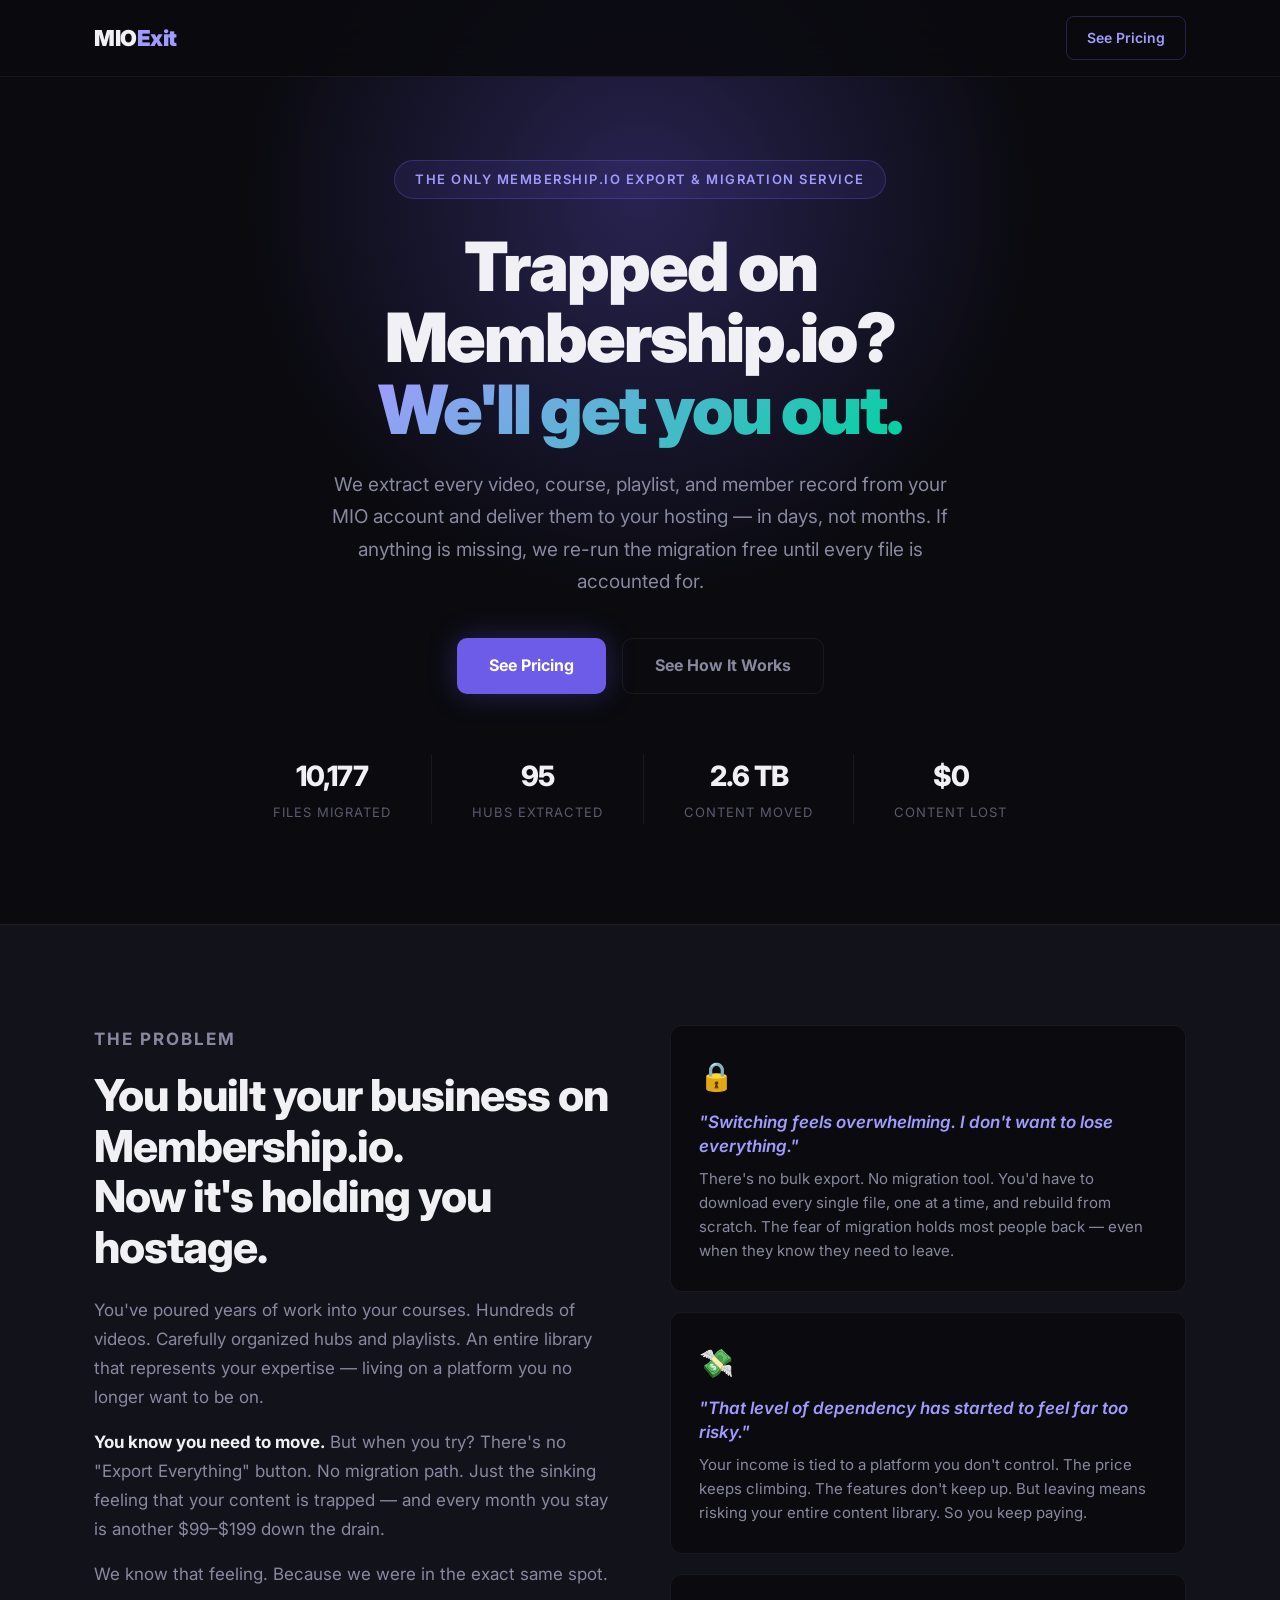
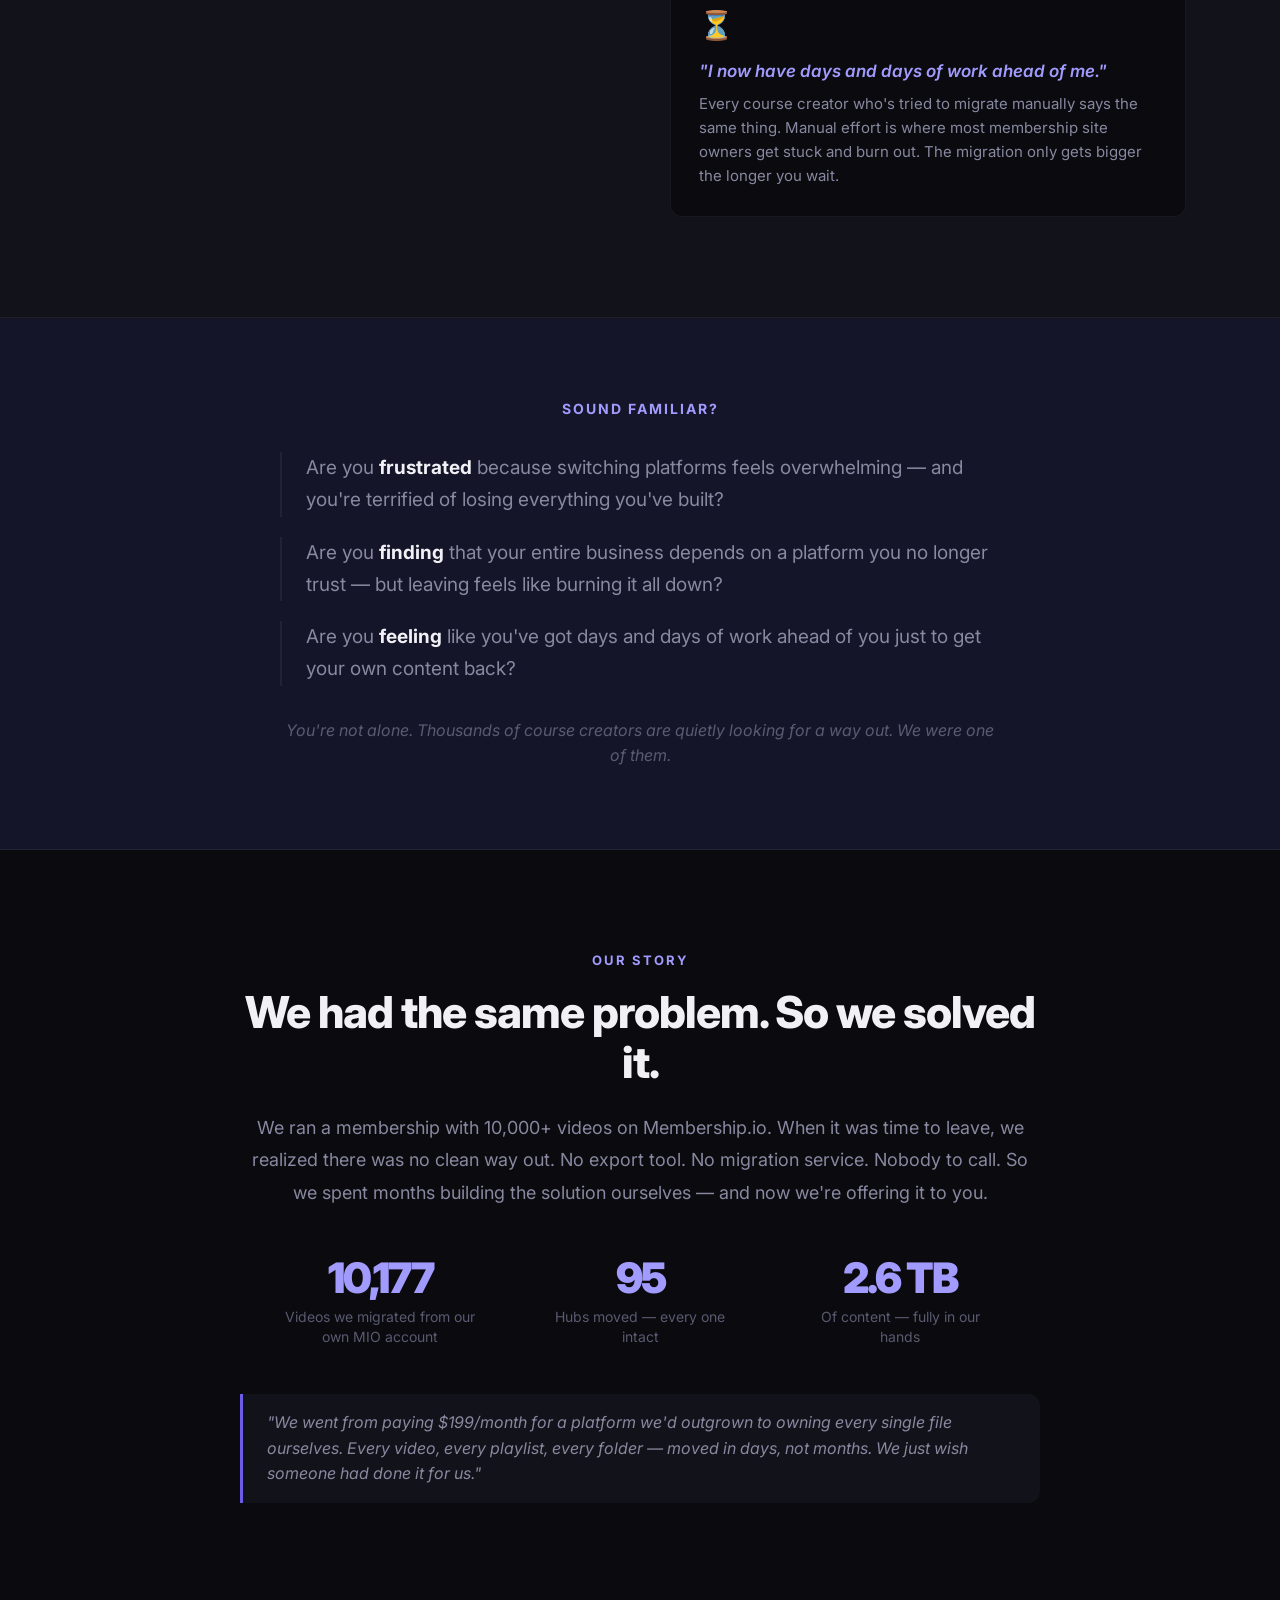
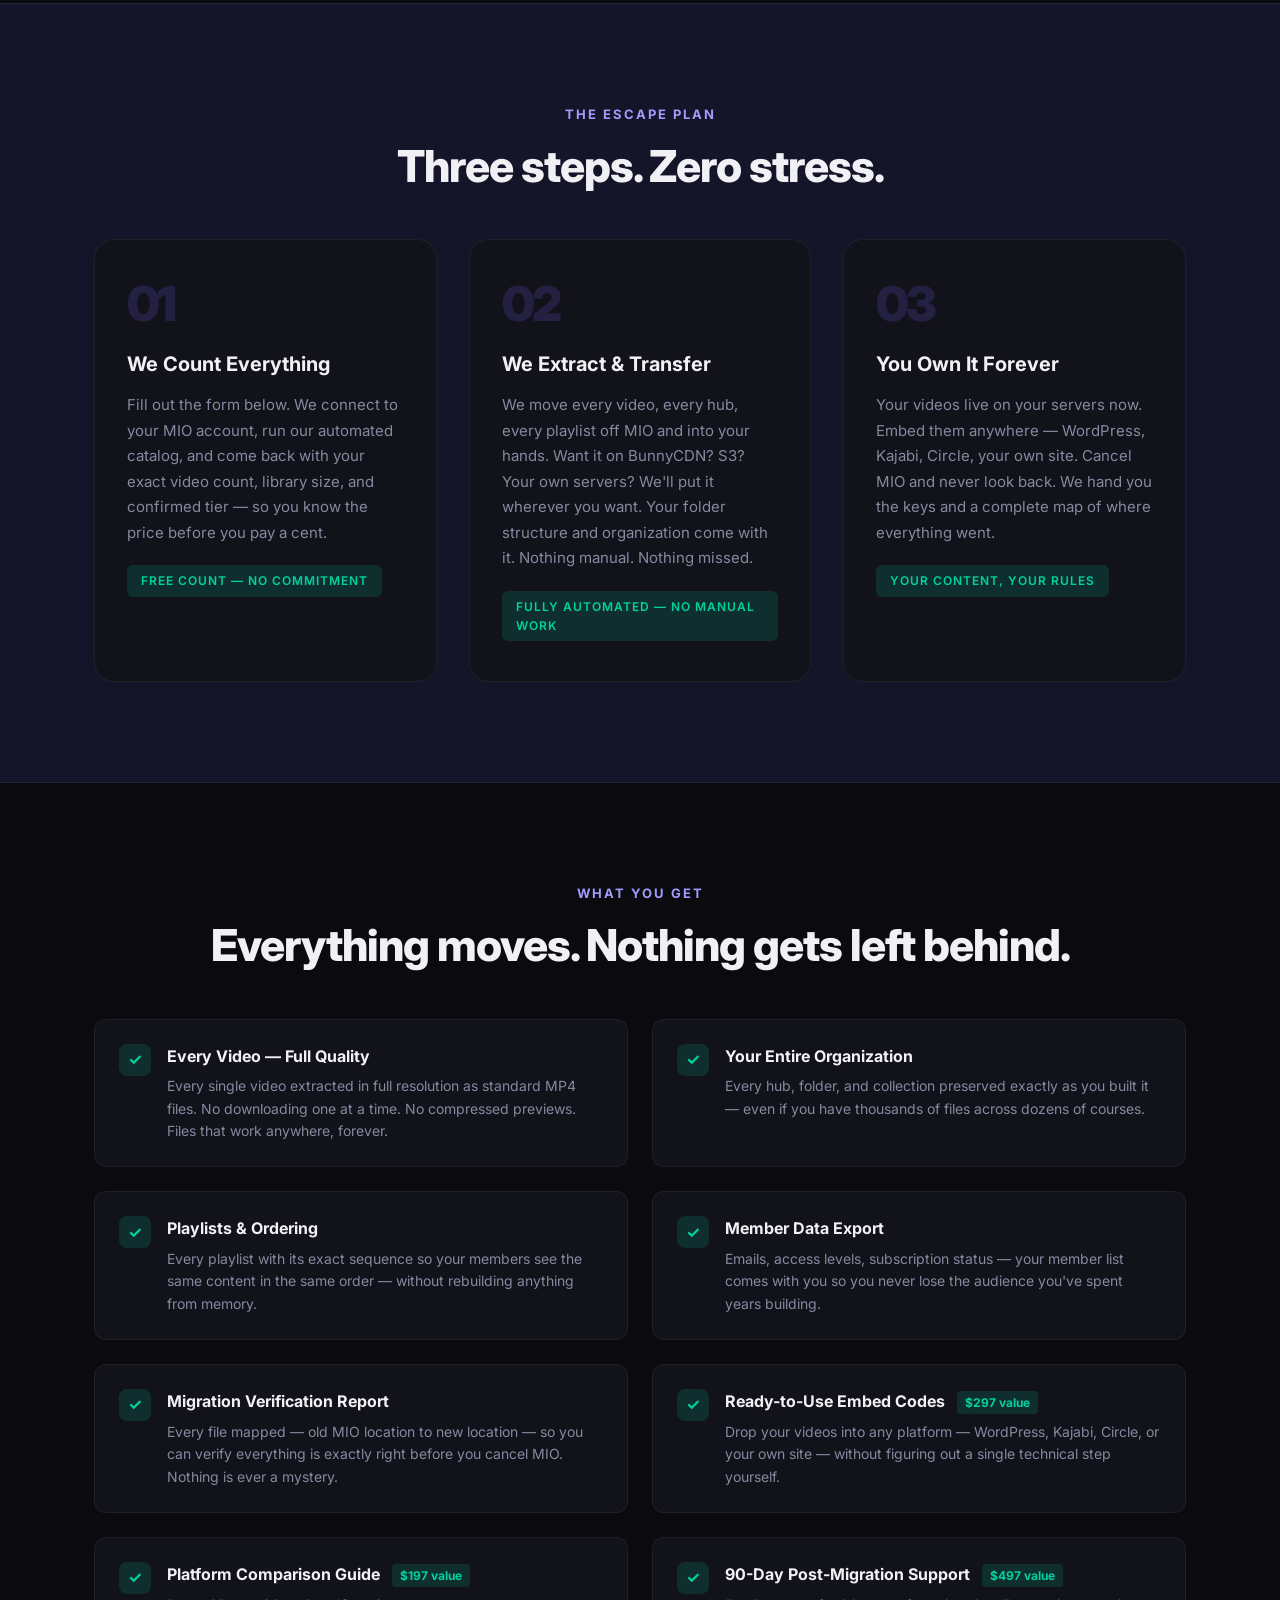
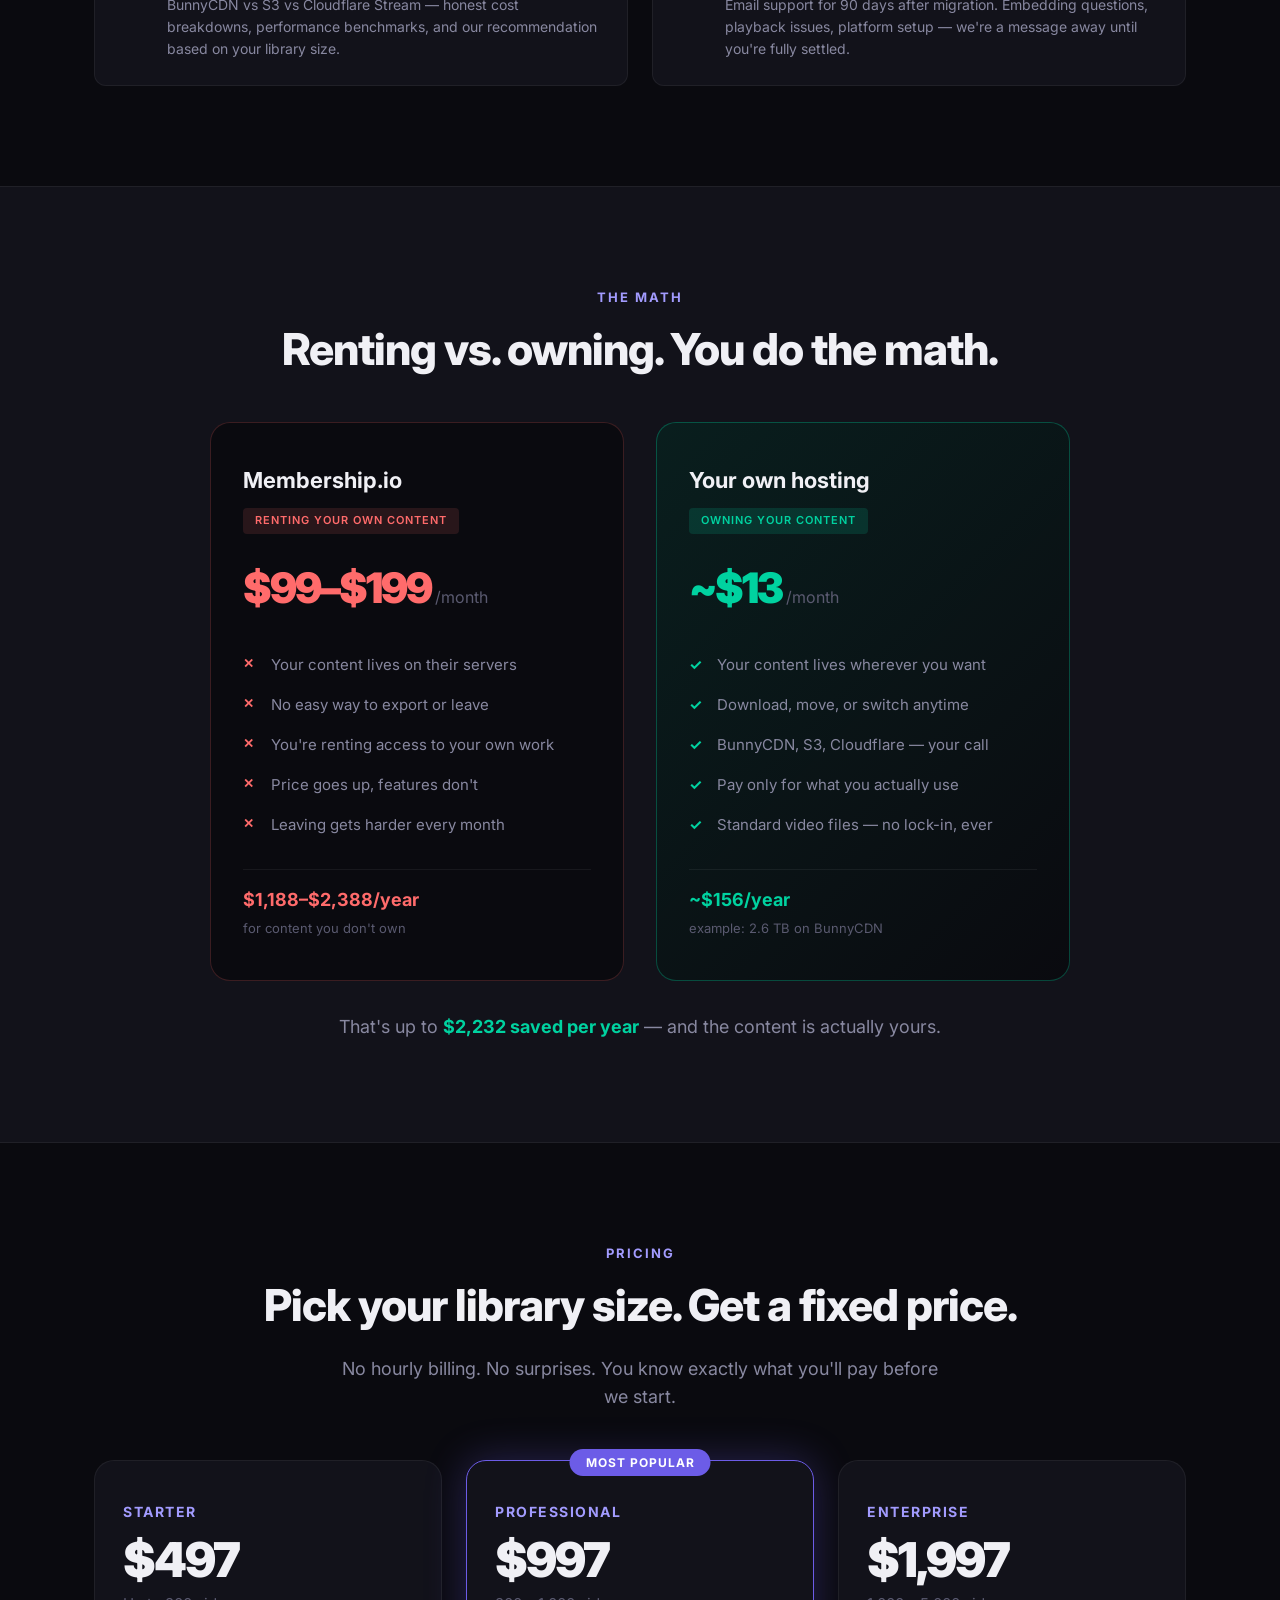
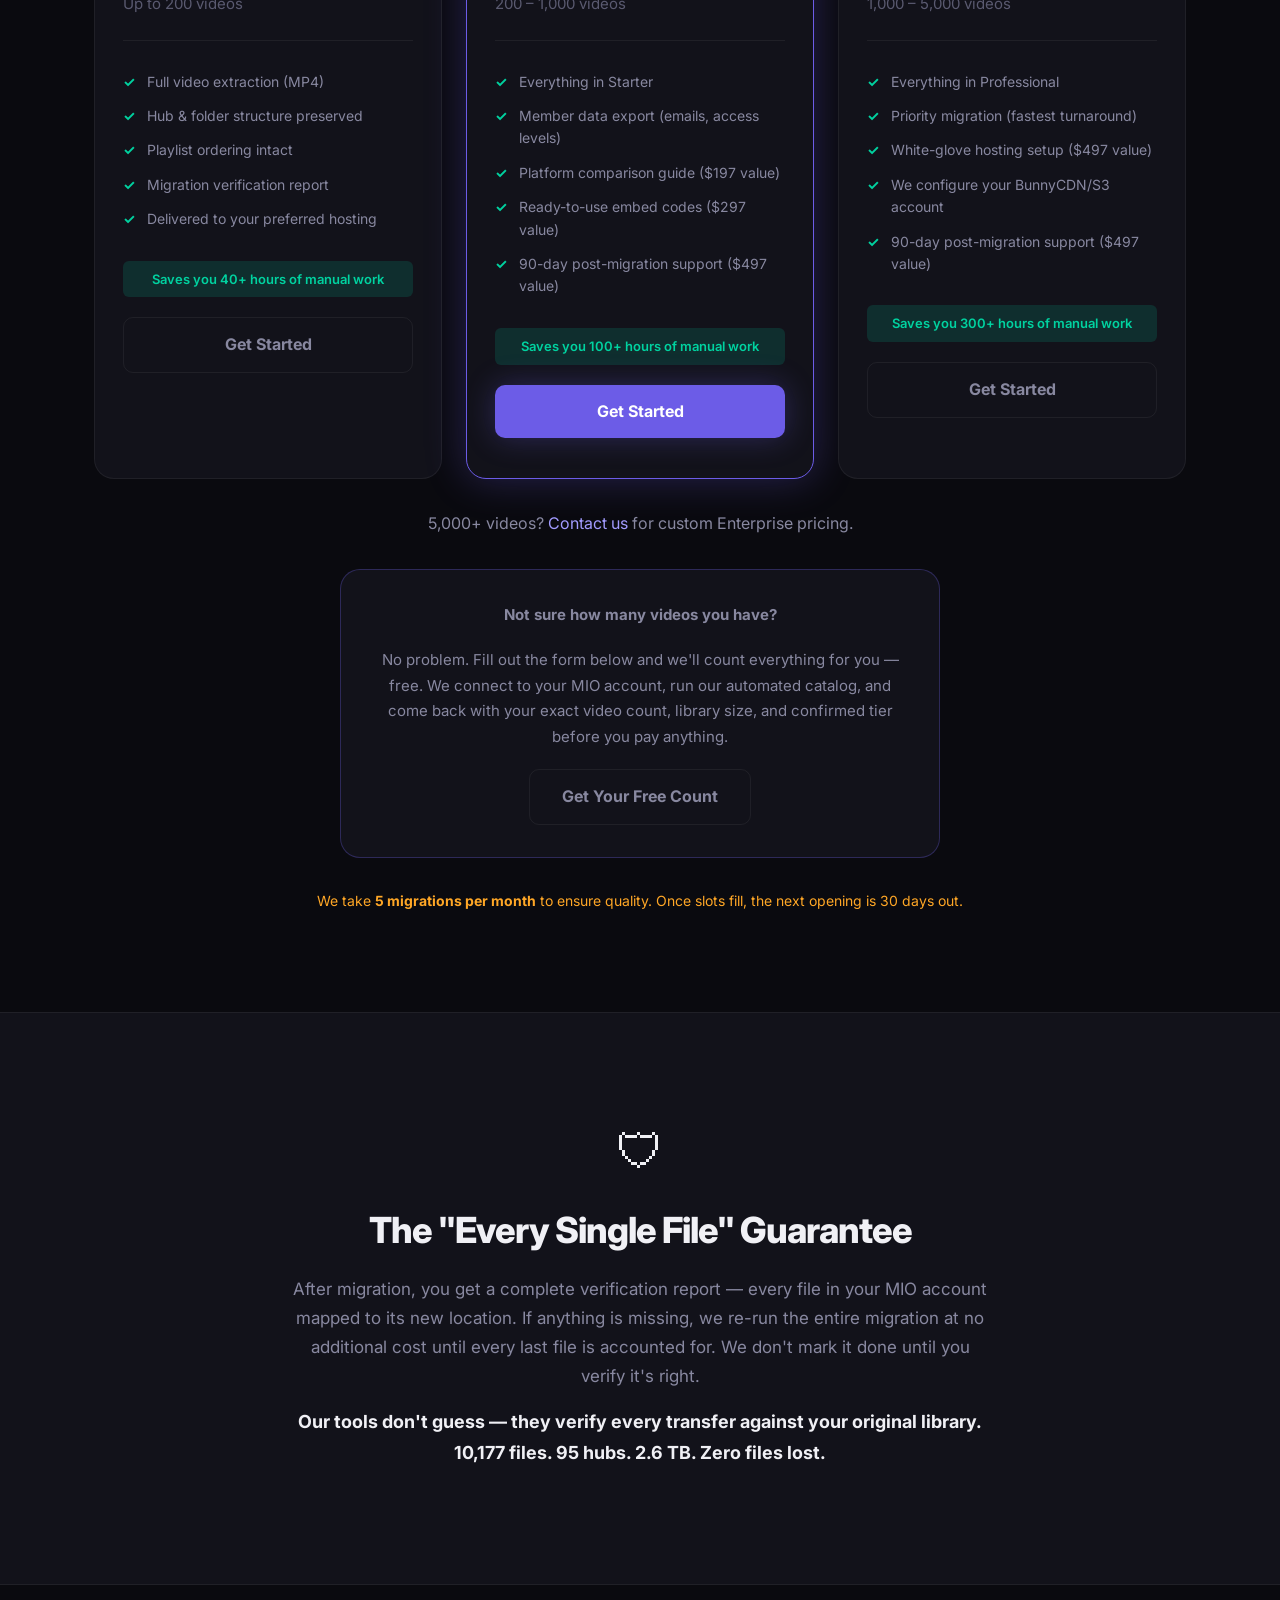
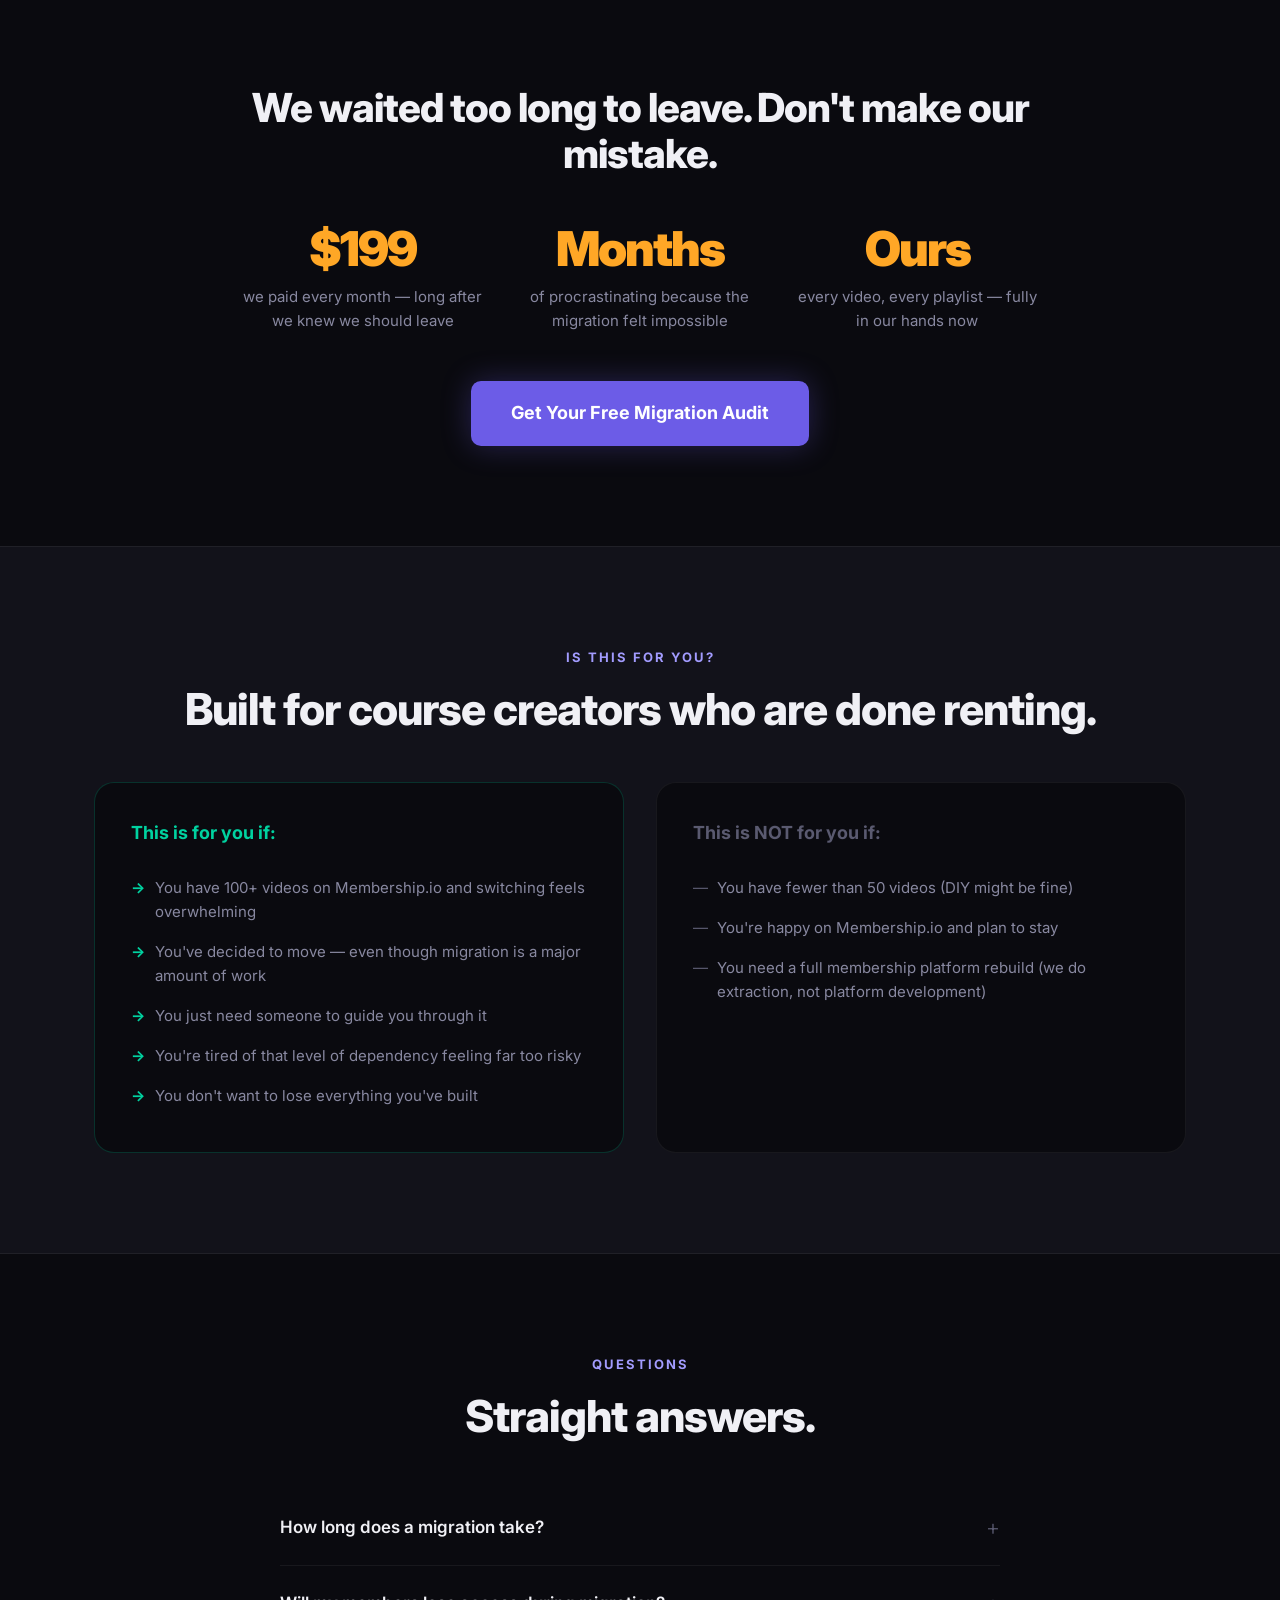
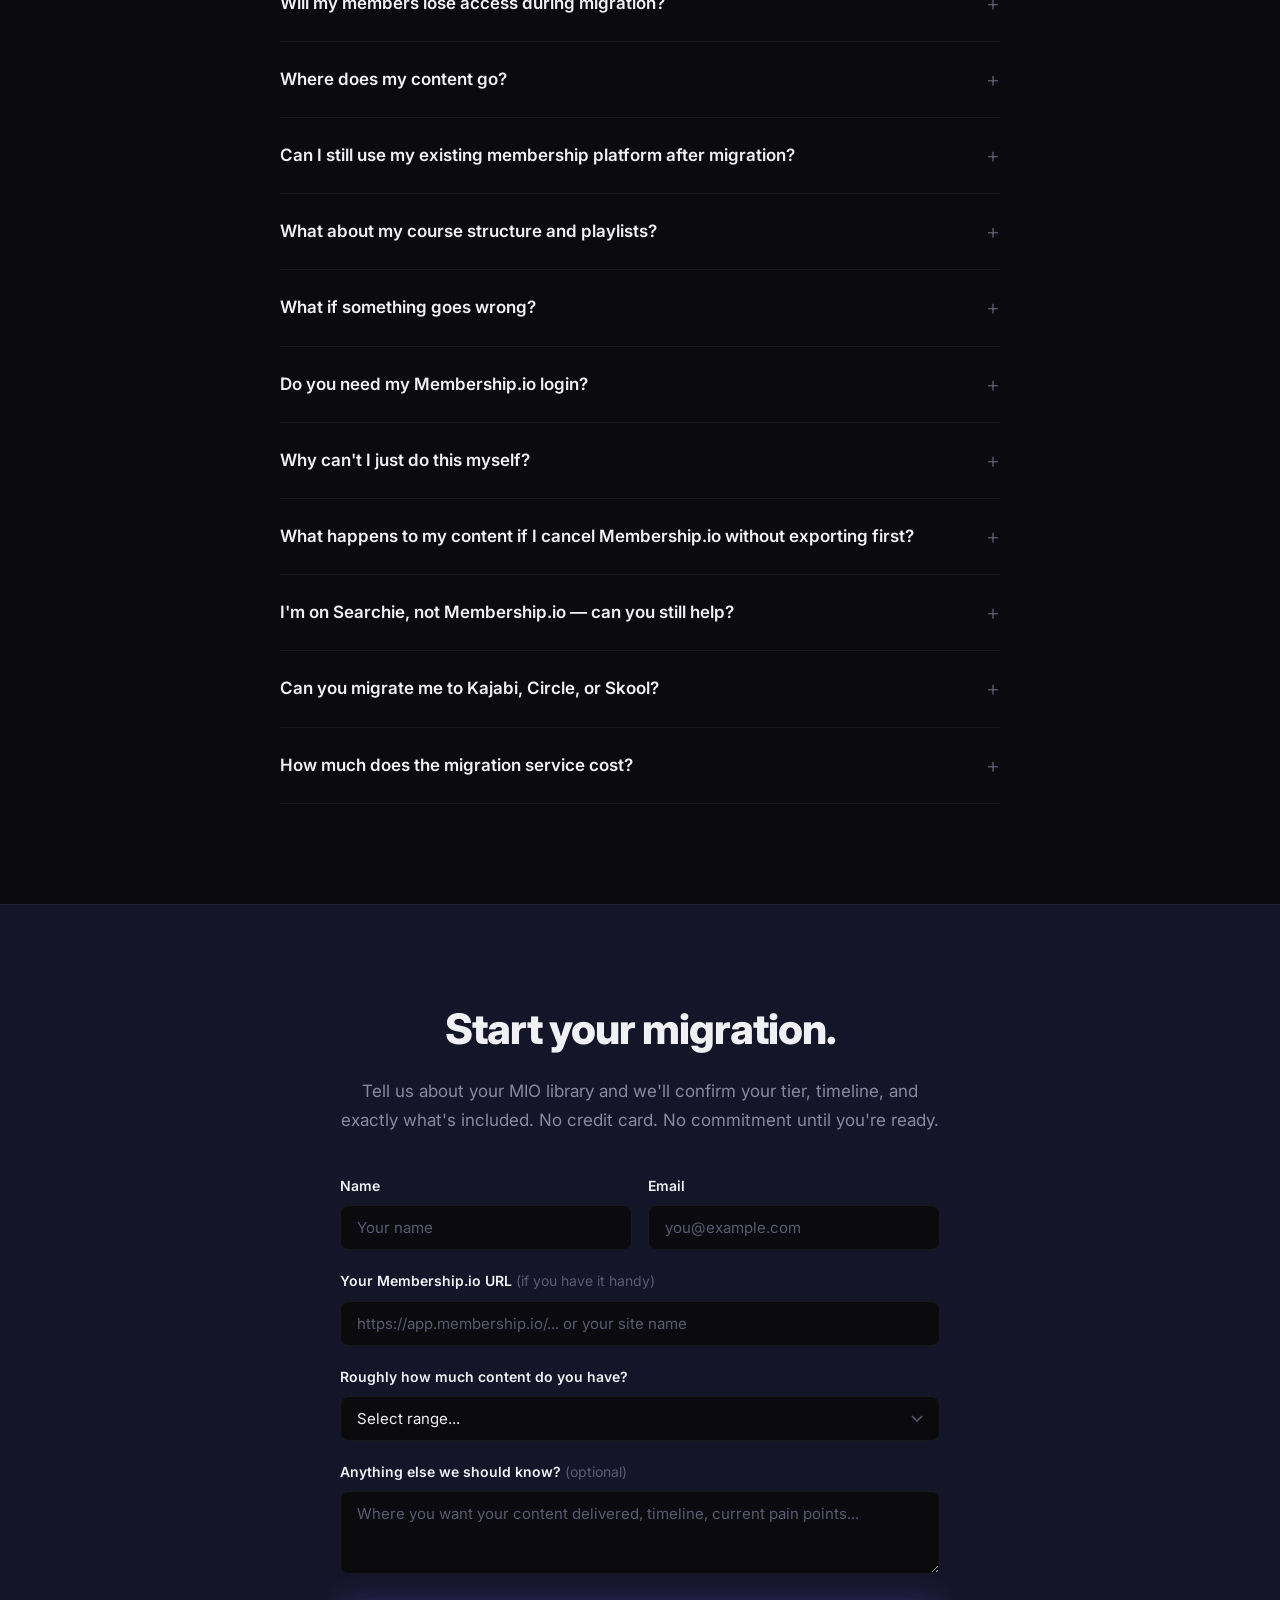
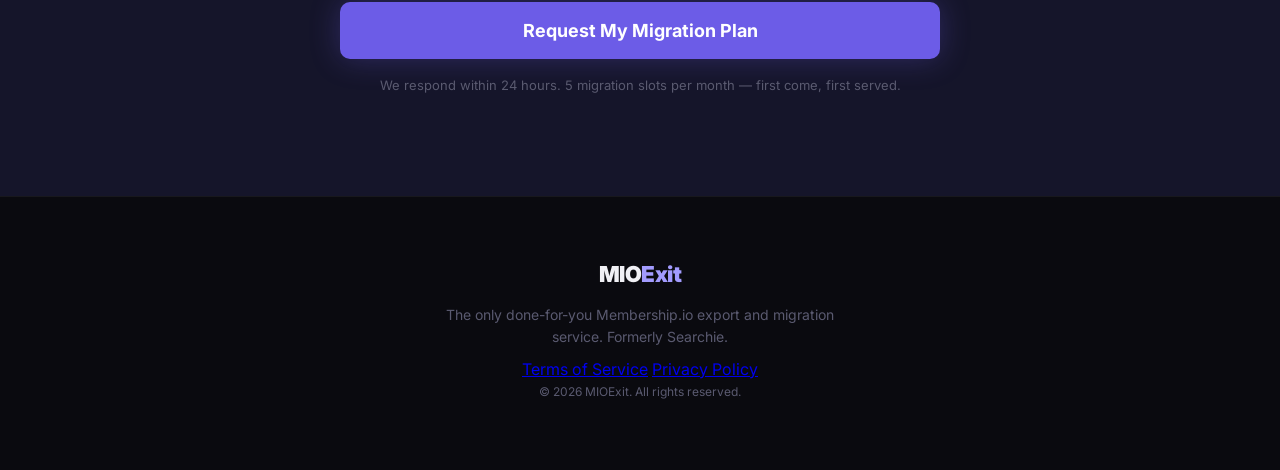
==== index.html @ 45df2c5b "Initial landing page with form, TOS, and privacy policy" ====
<!DOCTYPE html>
<html lang="en">
<head>
  <meta charset="UTF-8">
  <meta name="viewport" content="width=device-width, initial-scale=1.0">
  <title>Membership.io Migration Service — Export All Your Videos, Files &amp; Members | MIOExit</title>
  <meta name="description" content="Done-for-you Membership.io export and migration service. We extract every video, course, playlist, and member record from your MIO account — so you own your content. Free audit.">
  <meta name="keywords" content="membership.io export, membership.io migration, searchie export, searchie migration, export membership.io videos, leave membership.io, membership.io download content, membership.io download all files, move off membership.io, membership site migration service, how to leave membership.io">

  <!-- Open Graph -->
  <meta property="og:title" content="Membership.io Migration Service — Export All Your Videos, Files & Members">
  <meta property="og:description" content="The only done-for-you Membership.io migration service. We extract every video, course, and member from your MIO account. Free audit. Zero content lost.">
  <meta property="og:type" content="website">
  <meta property="og:locale" content="en_US">

  <!-- Canonical -->
  <link rel="canonical" href="https://mioexit.com/">

  <link rel="preconnect" href="https://fonts.googleapis.com">
  <link rel="preconnect" href="https://fonts.gstatic.com" crossorigin>
  <link href="https://fonts.googleapis.com/css2?family=Inter:wght@400;500;600;700;800;900&display=swap" rel="stylesheet">
  <link rel="stylesheet" href="styles.css">

  <!-- Structured Data: LocalBusiness + Service -->
  <script type="application/ld+json">
  {
    "@context": "https://schema.org",
    "@type": "Service",
    "name": "MIOExit — Membership.io Migration Service",
    "description": "Done-for-you migration service that exports all videos, courses, playlists, and member data from Membership.io (formerly Searchie) to your own hosting.",
    "provider": {
      "@type": "Organization",
      "name": "MIOExit"
    },
    "serviceType": "Data Migration",
    "areaServed": "Worldwide",
    "hasOfferCatalog": {
      "@type": "OfferCatalog",
      "name": "Migration Services",
      "itemListElement": [
        {
          "@type": "Offer",
          "itemOffered": {
            "@type": "Service",
            "name": "Free Migration Audit",
            "description": "Complete inventory of your Membership.io account — hubs, videos, playlists, and members cataloged with file counts and sizes."
          },
          "price": "0",
          "priceCurrency": "USD"
        }
      ]
    }
  }
  </script>

  <!-- Structured Data: FAQ -->
  <script type="application/ld+json">
  {
    "@context": "https://schema.org",
    "@type": "FAQPage",
    "mainEntity": [
      {
        "@type": "Question",
        "name": "How long does a Membership.io migration take?",
        "acceptedAnswer": {
          "@type": "Answer",
          "text": "Depends on library size. A 500-video library typically takes 2-3 days. Larger libraries (2,000+) take about a week. The audit itself takes 24 hours."
        }
      },
      {
        "@type": "Question",
        "name": "Where does my Membership.io content go after migration?",
        "acceptedAnswer": {
          "@type": "Answer",
          "text": "Wherever you want. Most clients choose BunnyCDN (fast, global, ~$13/mo for terabytes of video) but we can deliver to S3, Cloudflare, your own servers, or any storage you prefer. You get standard MP4 files that work everywhere."
        }
      },
      {
        "@type": "Question",
        "name": "Will my members lose access during the Membership.io migration?",
        "acceptedAnswer": {
          "@type": "Answer",
          "text": "No. We run the migration in parallel — your MIO account stays fully active until you're ready to switch. Zero downtime."
        }
      },
      {
        "@type": "Question",
        "name": "Can I export all my Membership.io videos at once?",
        "acceptedAnswer": {
          "@type": "Answer",
          "text": "Membership.io does not offer bulk export. You would have to download files one at a time. Our service automates the entire extraction — every video, playlist, folder, and member record — in days, not months."
        }
      },
      {
        "@type": "Question",
        "name": "What happens to my data if I cancel Membership.io?",
        "acceptedAnswer": {
          "@type": "Answer",
          "text": "According to Membership.io's own help docs, data cannot be retrieved once your account is cancelled. That's why you must export everything before cancelling — and that's exactly what our service does."
        }
      },
      {
        "@type": "Question",
        "name": "How much does a Membership.io migration cost?",
        "acceptedAnswer": {
          "@type": "Answer",
          "text": "Fixed pricing based on library size: $497 for up to 200 videos, $997 for 200-1,000 videos, $1,997 for 1,000-5,000 videos. No hourly billing, no surprises. Libraries over 5,000 videos get custom pricing."
        }
      },
      {
        "@type": "Question",
        "name": "Can you migrate Membership.io to Kajabi, Circle, or Skool?",
        "acceptedAnswer": {
          "@type": "Answer",
          "text": "We handle the extraction — getting your content out of MIO as standard MP4 files. From there, you can upload to any platform you choose, or we can deliver directly to video hosting like BunnyCDN, S3, or Cloudflare."
        }
      },
      {
        "@type": "Question",
        "name": "Do you need my Membership.io login?",
        "acceptedAnswer": {
          "@type": "Answer",
          "text": "We need admin access, but you never share your password. On MIO's Grow or Scale plan, you invite us as a team member — we get our own login, you remove us when done. On the Start plan, we use a secure one-time link that self-destructs after viewing. We never touch billing, delete anything, or modify your live content."
        }
      },
      {
        "@type": "Question",
        "name": "Does Searchie migration work the same as Membership.io migration?",
        "acceptedAnswer": {
          "@type": "Answer",
          "text": "Yes. Searchie rebranded to Membership.io in 2024. Our tools work with both. If your account is at app.membership.io or app.searchie.io, we can migrate your content."
        }
      }
    ]
  }
  </script>
</head>
<body>

  <!-- NAV -->
  <nav class="nav">
    <div class="nav-inner">
      <div class="nav-logo">MIO<span>Exit</span></div>
      <a href="#pricing" class="nav-cta">See Pricing</a>
    </div>
  </nav>

  <!-- HERO -->
  <header class="hero" id="top">
    <div class="hero-inner">
      <div class="hero-badge">The only Membership.io export &amp; migration service</div>
      <h1>Trapped on Membership.io?<br><span class="hero-accent">We'll get you out.</span></h1>
      <p class="hero-sub">We extract every video, course, playlist, and member record from your MIO account and deliver them to your hosting — in days, not months. If anything is missing, we re-run the migration free until every file is accounted for.</p>
      <div class="hero-actions">
        <a href="#pricing" class="btn btn-primary">See Pricing</a>
        <a href="#how" class="btn btn-ghost">See How It Works</a>
      </div>
      <div class="hero-proof">
        <div class="proof-stat">
          <strong>10,177</strong>
          <span>Files migrated</span>
        </div>
        <div class="proof-divider"></div>
        <div class="proof-stat">
          <strong>95</strong>
          <span>Hubs extracted</span>
        </div>
        <div class="proof-divider"></div>
        <div class="proof-stat">
          <strong>2.6 TB</strong>
          <span>Content moved</span>
        </div>
        <div class="proof-divider"></div>
        <div class="proof-stat">
          <strong>$0</strong>
          <span>Content lost</span>
        </div>
      </div>
    </div>
  </header>

  <!-- PROBLEM / STAKES -->
  <section class="stakes">
    <div class="container">
      <div class="stakes-grid">
        <div class="stakes-content">
          <p class="section-label">The problem</p>
          <h2>You built your business on Membership.io.<br>Now it's holding you hostage.</h2>
          <p>You've poured years of work into your courses. Hundreds of videos. Carefully organized hubs and playlists. An entire library that represents your expertise — living on a platform you no longer want to be on.</p>
          <p><strong>You know you need to move.</strong> But when you try? There's no "Export Everything" button. No migration path. Just the sinking feeling that your content is trapped — and every month you stay is another $99–$199 down the drain.</p>
          <p>We know that feeling. Because we were in the exact same spot.</p>
        </div>
        <div class="stakes-cards">
          <div class="pain-card">
            <div class="pain-icon">&#x1F512;</div>
            <h3>"Switching feels overwhelming. I don't want to lose everything."</h3>
            <p>There's no bulk export. No migration tool. You'd have to download every single file, one at a time, and rebuild from scratch. The fear of migration holds most people back — even when they know they need to leave.</p>
          </div>
          <div class="pain-card">
            <div class="pain-icon">&#x1F4B8;</div>
            <h3>"That level of dependency has started to feel far too risky."</h3>
            <p>Your income is tied to a platform you don't control. The price keeps climbing. The features don't keep up. But leaving means risking your entire content library. So you keep paying.</p>
          </div>
          <div class="pain-card">
            <div class="pain-icon">&#x23F3;</div>
            <h3>"I now have days and days of work ahead of me."</h3>
            <p>Every course creator who's tried to migrate manually says the same thing. Manual effort is where most membership site owners get stuck and burn out. The migration only gets bigger the longer you wait.</p>
          </div>
        </div>
      </div>
    </div>
  </section>

  <!-- VOICE OF CUSTOMER — "You" Magic Bullet Trick -->
  <section class="voc-strip">
    <div class="container">
      <div class="voc-inner">
        <p class="voc-lead">Sound familiar?</p>
        <div class="voc-bullets">
          <p>Are you <strong>frustrated</strong> because switching platforms feels overwhelming — and you're terrified of losing everything you've built?</p>
          <p>Are you <strong>finding</strong> that your entire business depends on a platform you no longer trust — but leaving feels like burning it all down?</p>
          <p>Are you <strong>feeling</strong> like you've got days and days of work ahead of you just to get your own content back?</p>
        </div>
        <p class="voc-kicker">You're not alone. Thousands of course creators are quietly looking for a way out. We were one of them.</p>
      </div>
    </div>
  </section>

  <!-- EMPATHY + GUIDE -->
  <section class="guide">
    <div class="container">
      <div class="guide-inner">
        <p class="section-label">Our story</p>
        <h2>We had the same problem. So we solved it.</h2>
        <p class="guide-lead">We ran a membership with 10,000+ videos on Membership.io. When it was time to leave, we realized there was no clean way out. No export tool. No migration service. Nobody to call. So we spent months building the solution ourselves — and now we're offering it to you.</p>
        <div class="guide-stats">
          <div class="guide-stat">
            <div class="stat-number">10,177</div>
            <div class="stat-label">Videos we migrated from our own MIO account</div>
          </div>
          <div class="guide-stat">
            <div class="stat-number">95</div>
            <div class="stat-label">Hubs moved — every one intact</div>
          </div>
          <div class="guide-stat">
            <div class="stat-number">2.6 TB</div>
            <div class="stat-label">Of content — fully in our hands</div>
          </div>
        </div>
        <div class="guide-quote">
          <blockquote>"We went from paying $199/month for a platform we'd outgrown to owning every single file ourselves. Every video, every playlist, every folder — moved in days, not months. We just wish someone had done it for us."</blockquote>
        </div>
      </div>
    </div>
  </section>

  <!-- THE PLAN -->
  <section class="plan" id="how">
    <div class="container">
      <p class="section-label">The escape plan</p>
      <h2>Three steps. Zero stress.</h2>
      <div class="plan-grid">
        <div class="plan-step">
          <div class="step-number">01</div>
          <h3>We Count Everything</h3>
          <p>Fill out the form below. We connect to your MIO account, run our automated catalog, and come back with your exact video count, library size, and confirmed tier — so you know the price before you pay a cent.</p>
          <div class="step-tag">Free count — no commitment</div>
        </div>
        <div class="plan-step">
          <div class="step-number">02</div>
          <h3>We Extract &amp; Transfer</h3>
          <p>We move every video, every hub, every playlist off MIO and into your hands. Want it on BunnyCDN? S3? Your own servers? We'll put it wherever you want. Your folder structure and organization come with it. Nothing manual. Nothing missed.</p>
          <div class="step-tag">Fully automated — no manual work</div>
        </div>
        <div class="plan-step">
          <div class="step-number">03</div>
          <h3>You Own It Forever</h3>
          <p>Your videos live on your servers now. Embed them anywhere — WordPress, Kajabi, Circle, your own site. Cancel MIO and never look back. We hand you the keys and a complete map of where everything went.</p>
          <div class="step-tag">Your content, your rules</div>
        </div>
      </div>
    </div>
  </section>

  <!-- WHAT'S INCLUDED — Benefit Magic Bullet Trick -->
  <section class="included">
    <div class="container">
      <p class="section-label">What you get</p>
      <h2>Everything moves. Nothing gets left behind.</h2>
      <div class="included-grid">
        <div class="included-item">
          <div class="check">&#x2713;</div>
          <div>
            <h4>Every Video — Full Quality</h4>
            <p>Every single video extracted in full resolution as standard MP4 files. No downloading one at a time. No compressed previews. Files that work anywhere, forever.</p>
          </div>
        </div>
        <div class="included-item">
          <div class="check">&#x2713;</div>
          <div>
            <h4>Your Entire Organization</h4>
            <p>Every hub, folder, and collection preserved exactly as you built it — even if you have thousands of files across dozens of courses.</p>
          </div>
        </div>
        <div class="included-item">
          <div class="check">&#x2713;</div>
          <div>
            <h4>Playlists &amp; Ordering</h4>
            <p>Every playlist with its exact sequence so your members see the same content in the same order — without rebuilding anything from memory.</p>
          </div>
        </div>
        <div class="included-item">
          <div class="check">&#x2713;</div>
          <div>
            <h4>Member Data Export</h4>
            <p>Emails, access levels, subscription status — your member list comes with you so you never lose the audience you've spent years building.</p>
          </div>
        </div>
        <div class="included-item">
          <div class="check">&#x2713;</div>
          <div>
            <h4>Migration Verification Report</h4>
            <p>Every file mapped — old MIO location to new location — so you can verify everything is exactly right before you cancel MIO. Nothing is ever a mystery.</p>
          </div>
        </div>
        <div class="included-item">
          <div class="check">&#x2713;</div>
          <div>
            <h4>Ready-to-Use Embed Codes <span class="bonus-value">$297 value</span></h4>
            <p>Drop your videos into any platform — WordPress, Kajabi, Circle, or your own site — without figuring out a single technical step yourself.</p>
          </div>
        </div>
        <div class="included-item">
          <div class="check">&#x2713;</div>
          <div>
            <h4>Platform Comparison Guide <span class="bonus-value">$197 value</span></h4>
            <p>BunnyCDN vs S3 vs Cloudflare Stream — honest cost breakdowns, performance benchmarks, and our recommendation based on your library size.</p>
          </div>
        </div>
        <div class="included-item">
          <div class="check">&#x2713;</div>
          <div>
            <h4>90-Day Post-Migration Support <span class="bonus-value">$497 value</span></h4>
            <p>Email support for 90 days after migration. Embedding questions, playback issues, platform setup — we're a message away until you're fully settled.</p>
          </div>
        </div>
      </div>
    </div>
  </section>

  <!-- COST COMPARISON -->
  <section class="comparison">
    <div class="container">
      <p class="section-label">The math</p>
      <h2>Renting vs. owning. You do the math.</h2>
      <div class="comparison-grid">
        <div class="comp-card comp-old">
          <div class="comp-header">
            <h3>Membership.io</h3>
            <div class="comp-badge-bad">Renting your own content</div>
          </div>
          <div class="comp-price">
            <span class="price-amount">$99–$199</span>
            <span class="price-period">/month</span>
          </div>
          <ul class="comp-list">
            <li class="comp-negative">Your content lives on their servers</li>
            <li class="comp-negative">No easy way to export or leave</li>
            <li class="comp-negative">You're renting access to your own work</li>
            <li class="comp-negative">Price goes up, features don't</li>
            <li class="comp-negative">Leaving gets harder every month</li>
          </ul>
          <div class="comp-annual">
            <strong>$1,188–$2,388/year</strong>
            <span>for content you don't own</span>
          </div>
        </div>
        <div class="comp-card comp-new">
          <div class="comp-header">
            <h3>Your own hosting</h3>
            <div class="comp-badge-good">Owning your content</div>
          </div>
          <div class="comp-price">
            <span class="price-amount">~$13</span>
            <span class="price-period">/month</span>
          </div>
          <ul class="comp-list">
            <li class="comp-positive">Your content lives wherever you want</li>
            <li class="comp-positive">Download, move, or switch anytime</li>
            <li class="comp-positive">BunnyCDN, S3, Cloudflare — your call</li>
            <li class="comp-positive">Pay only for what you actually use</li>
            <li class="comp-positive">Standard video files — no lock-in, ever</li>
          </ul>
          <div class="comp-annual">
            <strong>~$156/year</strong>
            <span>example: 2.6 TB on BunnyCDN</span>
          </div>
        </div>
      </div>
      <p class="comparison-note">That's up to <strong>$2,232 saved per year</strong> — and the content is actually yours.</p>
    </div>
  </section>

  <!-- PRICING -->
  <section class="pricing" id="pricing">
    <div class="container">
      <p class="section-label">Pricing</p>
      <h2>Pick your library size. Get a fixed price.</h2>
      <p class="pricing-sub">No hourly billing. No surprises. You know exactly what you'll pay before we start.</p>
      <div class="pricing-grid">
        <div class="pricing-card">
          <div class="pricing-tier">Starter</div>
          <div class="pricing-amount">$497</div>
          <div class="pricing-range">Up to 200 videos</div>
          <ul class="pricing-features">
            <li>Full video extraction (MP4)</li>
            <li>Hub &amp; folder structure preserved</li>
            <li>Playlist ordering intact</li>
            <li>Migration verification report</li>
            <li>Delivered to your preferred hosting</li>
          </ul>
          <div class="pricing-save">Saves you 40+ hours of manual work</div>
          <a href="#audit" class="btn btn-ghost btn-full">Get Started</a>
        </div>
        <div class="pricing-card pricing-popular">
          <div class="pricing-badge">Most popular</div>
          <div class="pricing-tier">Professional</div>
          <div class="pricing-amount">$997</div>
          <div class="pricing-range">200 – 1,000 videos</div>
          <ul class="pricing-features">
            <li>Everything in Starter</li>
            <li>Member data export (emails, access levels)</li>
            <li>Platform comparison guide ($197 value)</li>
            <li>Ready-to-use embed codes ($297 value)</li>
            <li>90-day post-migration support ($497 value)</li>
          </ul>
          <div class="pricing-save">Saves you 100+ hours of manual work</div>
          <a href="#audit" class="btn btn-primary btn-full">Get Started</a>
        </div>
        <div class="pricing-card">
          <div class="pricing-tier">Enterprise</div>
          <div class="pricing-amount">$1,997</div>
          <div class="pricing-range">1,000 – 5,000 videos</div>
          <ul class="pricing-features">
            <li>Everything in Professional</li>
            <li>Priority migration (fastest turnaround)</li>
            <li>White-glove hosting setup ($497 value)</li>
            <li>We configure your BunnyCDN/S3 account</li>
            <li>90-day post-migration support ($497 value)</li>
          </ul>
          <div class="pricing-save">Saves you 300+ hours of manual work</div>
          <a href="#audit" class="btn btn-ghost btn-full">Get Started</a>
        </div>
      </div>
      <p class="pricing-note">5,000+ videos? <a href="#audit">Contact us</a> for custom Enterprise pricing.</p>
      <div class="pricing-unsure">
        <p class="pricing-unsure-lead">Not sure how many videos you have?</p>
        <p>No problem. Fill out the form below and we'll count everything for you — free. We connect to your MIO account, run our automated catalog, and come back with your exact video count, library size, and confirmed tier before you pay anything.</p>
        <a href="#audit" class="btn btn-ghost">Get Your Free Count</a>
      </div>
      <p class="pricing-capacity">We take <strong>5 migrations per month</strong> to ensure quality. Once slots fill, the next opening is 30 days out.</p>
    </div>
  </section>

  <!-- GUARANTEE -->
  <section class="guarantee">
    <div class="container">
      <div class="guarantee-inner">
        <div class="guarantee-icon">&#x1F6E1;</div>
        <h2>The "Every Single File" Guarantee</h2>
        <p>After migration, you get a complete verification report — every file in your MIO account mapped to its new location. If anything is missing, we re-run the entire migration at no additional cost until every last file is accounted for. We don't mark it done until you verify it's right.</p>
        <p class="guarantee-bold">Our tools don't guess — they verify every transfer against your original library. 10,177 files. 95 hubs. 2.6 TB. Zero files lost.</p>
      </div>
    </div>
  </section>

  <!-- FAILURE / URGENCY -->
  <section class="urgency">
    <div class="container">
      <div class="urgency-inner">
        <h2>We waited too long to leave. Don't make our mistake.</h2>
        <div class="urgency-grid">
          <div class="urgency-item">
            <div class="urgency-num">$199</div>
            <p>we paid every month — long after we knew we should leave</p>
          </div>
          <div class="urgency-item">
            <div class="urgency-num">Months</div>
            <p>of procrastinating because the migration felt impossible</p>
          </div>
          <div class="urgency-item">
            <div class="urgency-num">Ours</div>
            <p>every video, every playlist — fully in our hands now</p>
          </div>
        </div>
        <a href="#audit" class="btn btn-primary btn-large">Get Your Free Migration Audit</a>
      </div>
    </div>
  </section>

  <!-- WHO THIS IS FOR -->
  <section class="for-who">
    <div class="container">
      <p class="section-label">Is this for you?</p>
      <h2>Built for course creators who are done renting.</h2>
      <div class="for-grid">
        <div class="for-card for-yes">
          <h3>This is for you if:</h3>
          <ul>
            <li>You have 100+ videos on Membership.io and switching feels overwhelming</li>
            <li>You've decided to move — even though migration is a major amount of work</li>
            <li>You just need someone to guide you through it</li>
            <li>You're tired of that level of dependency feeling far too risky</li>
            <li>You don't want to lose everything you've built</li>
          </ul>
        </div>
        <div class="for-card for-no">
          <h3>This is NOT for you if:</h3>
          <ul>
            <li>You have fewer than 50 videos (DIY might be fine)</li>
            <li>You're happy on Membership.io and plan to stay</li>
            <li>You need a full membership platform rebuild (we do extraction, not platform development)</li>
          </ul>
        </div>
      </div>
    </div>
  </section>

  <!-- FAQ -->
  <section class="faq">
    <div class="container">
      <p class="section-label">Questions</p>
      <h2>Straight answers.</h2>
      <div class="faq-list">
        <details class="faq-item">
          <summary>How long does a migration take?</summary>
          <p>Depends on library size. A 500-video library typically takes 2-3 days. Larger libraries (2,000+) take about a week. The audit itself takes 24 hours.</p>
        </details>
        <details class="faq-item">
          <summary>Will my members lose access during migration?</summary>
          <p>No. We run the migration in parallel — your MIO account stays fully active until you're ready to switch. Zero downtime.</p>
        </details>
        <details class="faq-item">
          <summary>Where does my content go?</summary>
          <p>Wherever you want. Most clients choose BunnyCDN (fast, global, ~$13/mo for terabytes of video) but we can deliver to S3, Cloudflare, your own servers, or any storage you prefer. You get standard MP4 files — they work everywhere.</p>
        </details>
        <details class="faq-item">
          <summary>Can I still use my existing membership platform after migration?</summary>
          <p>Yes. Your videos become standard embeddable files that work with any platform — WordPress, Kajabi, Circle, custom sites, or anything that accepts iframe embeds. You're just hosting them on your terms instead of MIO's.</p>
        </details>
        <details class="faq-item">
          <summary>What about my course structure and playlists?</summary>
          <p>Preserved completely. We recreate your hub/folder hierarchy and document every playlist with exact file ordering. Nothing is lost. You get a complete map of your entire library.</p>
        </details>
        <details class="faq-item">
          <summary>What if something goes wrong?</summary>
          <p>Your original content stays on MIO untouched throughout the migration. We copy — we never delete. You only cancel MIO when you've verified everything is exactly where you want it.</p>
        </details>
        <details class="faq-item">
          <summary>Do you need my Membership.io login?</summary>
          <p>We need admin access to catalog and extract your content — but you never share your password. If you're on MIO's Grow or Scale plan, you simply invite us as a team member. We get our own login, you remove us the moment migration is complete. If you're on the Start plan (which doesn't support team members), we'll send you a secure one-time link to share credentials — it self-destructs after we view it, and you change your password when we're done. Either way, we never touch your billing, delete anything, or modify your live content.</p>
        </details>
        <details class="faq-item">
          <summary>Why can't I just do this myself?</summary>
          <p>Technically, you can — the same way you could move houses without a moving company. MIO doesn't give you a bulk export. There's no "download everything" button. You'd be downloading files one at a time, rebuilding your folder structure from memory, and hoping you didn't miss anything. We spent months figuring out how to do this properly so you don't have to.</p>
        </details>
        <details class="faq-item">
          <summary>What happens to my content if I cancel Membership.io without exporting first?</summary>
          <p>It's gone. According to Membership.io's own help docs, data cannot be retrieved once your account is cancelled. That's why you need to export everything <em>before</em> you cancel — and that's exactly what our service does. We make sure every file is safely in your hands before you flip the switch.</p>
        </details>
        <details class="faq-item">
          <summary>I'm on Searchie, not Membership.io — can you still help?</summary>
          <p>Same platform, different name. Searchie rebranded to Membership.io in 2024. Our tools work with both. If your account is at app.membership.io or app.searchie.io, we've got you covered.</p>
        </details>
        <details class="faq-item">
          <summary>Can you migrate me to Kajabi, Circle, or Skool?</summary>
          <p>We handle the extraction — getting your content out of MIO and into your hands as standard files. From there, you can upload to any platform you choose. We can also deliver directly to video hosting (BunnyCDN, S3, Cloudflare) if you want to self-host and embed into whatever membership platform you land on.</p>
        </details>
        <details class="faq-item">
          <summary>How much does the migration service cost?</summary>
          <p>Fixed pricing based on library size: $497 for up to 200 videos, $997 for 200–1,000 videos, $1,997 for 1,000–5,000 videos. No hourly billing, no surprises. Libraries over 5,000 videos get custom pricing. <a href="#pricing">See full pricing details.</a></p>
        </details>
      </div>
    </div>
  </section>

  <!-- CTA / AUDIT FORM -->
  <section class="cta-section" id="audit">
    <div class="container">
      <div class="cta-inner">
        <h2>Start your migration.</h2>
        <p>Tell us about your MIO library and we'll confirm your tier, timeline, and exactly what's included. No credit card. No commitment until you're ready.</p>
        <form class="audit-form" id="auditForm">
          <div class="form-row">
            <div class="form-group">
              <label for="name">Name</label>
              <input type="text" id="name" name="name" placeholder="Your name" required>
            </div>
            <div class="form-group">
              <label for="email">Email</label>
              <input type="email" id="email" name="email" placeholder="you@example.com" required>
            </div>
          </div>
          <div class="form-group">
            <label for="mio-url">Your Membership.io URL <span class="optional">(if you have it handy)</span></label>
            <input type="text" id="mio-url" name="mio_url" placeholder="https://app.membership.io/... or your site name">
          </div>
          <div class="form-group">
            <label for="video-count">Roughly how much content do you have?</label>
            <select id="video-count" name="video_count" required>
              <option value="">Select range...</option>
              <option value="not-sure">Not sure — help me figure it out</option>
              <option value="50-200">50 – 200 videos</option>
              <option value="200-500">200 – 500 videos</option>
              <option value="500-1000">500 – 1,000 videos</option>
              <option value="1000-5000">1,000 – 5,000 videos</option>
              <option value="5000+">5,000+ videos</option>
            </select>
          </div>
          <div class="form-group">
            <label for="notes">Anything else we should know? <span class="optional">(optional)</span></label>
            <textarea id="notes" name="notes" rows="3" placeholder="Where you want your content delivered, timeline, current pain points..."></textarea>
          </div>
          <button type="submit" class="btn btn-primary btn-large btn-full">Request My Migration Plan</button>
          <p class="form-disclaimer">We respond within 24 hours. 5 migration slots per month — first come, first served.</p>
        </form>
      </div>
    </div>
  </section>

  <!-- FOOTER -->
  <footer class="footer">
    <div class="container">
      <div class="footer-inner">
        <div class="nav-logo">MIO<span>Exit</span></div>
        <p>The only done-for-you Membership.io export and migration service. Formerly Searchie.</p>
        <div class="footer-links">
          <a href="/terms.html">Terms of Service</a>
          <a href="/privacy.html">Privacy Policy</a>
        </div>
        <p class="footer-copy">&copy; 2026 MIOExit. All rights reserved.</p>
      </div>
    </div>
  </footer>

  <script>
    // Smooth scroll for anchor links
    document.querySelectorAll('a[href^="#"]').forEach(anchor => {
      anchor.addEventListener('click', function (e) {
        e.preventDefault();
        const target = document.querySelector(this.getAttribute('href'));
        if (target) {
          target.scrollIntoView({ behavior: 'smooth', block: 'start' });
        }
      });
    });

    // Form submission — POST to MIOExit API
    const API_BASE = 'https://api.mioexit.com';

    document.getElementById('auditForm').addEventListener('submit', function(e) {
      e.preventDefault();
      const btn = this.querySelector('button[type="submit"]');
      const originalText = btn.textContent;
      btn.textContent = 'Sending...';
      btn.disabled = true;

      // Collect UTM params from URL
      const params = new URLSearchParams(window.location.search);

      const payload = {
        name: this.name.value,
        email: this.email.value,
        mio_url: this.mio_url.value,
        video_count: this.video_count.value,
        notes: this.notes.value,
        referrer: document.referrer,
        utm_source: params.get('utm_source') || '',
        utm_medium: params.get('utm_medium') || '',
        utm_campaign: params.get('utm_campaign') || '',
        utm_term: params.get('utm_term') || '',
        utm_content: params.get('utm_content') || '',
      };

      fetch(API_BASE + '/api/leads', {
        method: 'POST',
        headers: { 'Content-Type': 'application/json' },
        body: JSON.stringify(payload),
      })
        .then(res => {
          if (!res.ok) return res.json().then(d => Promise.reject(d));
          return res.json();
        })
        .then(() => {
          btn.textContent = 'Audit Requested!';
          btn.classList.add('btn-success');
          this.reset();
        })
        .catch(err => {
          console.error('Form error:', err);
          btn.textContent = originalText;
          btn.disabled = false;
          alert('Something went wrong. Please try again or email us at migrate@mioexit.com');
        });
    });

    // FAQ toggle accessibility
    document.querySelectorAll('.faq-item summary').forEach(summary => {
      summary.addEventListener('keydown', (e) => {
        if (e.key === 'Enter' || e.key === ' ') {
          e.preventDefault();
          summary.click();
        }
      });
    });
  </script>

</body>
</html>
---- styles.css ----
/* ========================================
   MIOExit Landing Page — Bold, Dark Theme
   ======================================== */

:root {
  --bg-dark: #0a0a0f;
  --bg-card: #12121a;
  --bg-card-hover: #1a1a27;
  --bg-accent: #15152a;
  --text-primary: #f0f0f5;
  --text-secondary: #8888a0;
  --text-muted: #5a5a70;
  --accent: #6c5ce7;
  --accent-bright: #a29bfe;
  --accent-glow: rgba(108, 92, 231, 0.3);
  --green: #00d2a0;
  --green-dim: rgba(0, 210, 160, 0.15);
  --red: #ff6b6b;
  --red-dim: rgba(255, 107, 107, 0.12);
  --orange: #ffa726;
  --border: rgba(255, 255, 255, 0.06);
  --border-accent: rgba(108, 92, 231, 0.3);
  --radius: 12px;
  --radius-lg: 20px;
  --max-width: 1140px;
  --font: 'Inter', -apple-system, BlinkMacSystemFont, sans-serif;
}

*, *::before, *::after {
  box-sizing: border-box;
  margin: 0;
  padding: 0;
}

html {
  scroll-behavior: smooth;
  -webkit-font-smoothing: antialiased;
}

body {
  font-family: var(--font);
  background: var(--bg-dark);
  color: var(--text-primary);
  line-height: 1.6;
  font-size: 16px;
}

.container {
  max-width: var(--max-width);
  margin: 0 auto;
  padding: 0 24px;
}

img { max-width: 100%; height: auto; }

/* ========= NAV ========= */
.nav {
  position: fixed;
  top: 0;
  left: 0;
  right: 0;
  z-index: 100;
  background: rgba(10, 10, 15, 0.85);
  backdrop-filter: blur(20px);
  border-bottom: 1px solid var(--border);
}

.nav-inner {
  max-width: var(--max-width);
  margin: 0 auto;
  padding: 16px 24px;
  display: flex;
  justify-content: space-between;
  align-items: center;
}

.nav-logo {
  font-size: 22px;
  font-weight: 900;
  letter-spacing: -0.5px;
  color: var(--text-primary);
}

.nav-logo span {
  color: var(--accent-bright);
}

.nav-cta {
  font-size: 14px;
  font-weight: 600;
  color: var(--accent-bright);
  text-decoration: none;
  padding: 10px 20px;
  border: 1px solid var(--border-accent);
  border-radius: 8px;
  transition: all 0.2s;
}

.nav-cta:hover {
  background: var(--accent);
  color: #fff;
  border-color: var(--accent);
}

/* ========= BUTTONS ========= */
.btn {
  display: inline-flex;
  align-items: center;
  justify-content: center;
  font-family: var(--font);
  font-size: 16px;
  font-weight: 700;
  text-decoration: none;
  border: none;
  cursor: pointer;
  border-radius: 10px;
  padding: 14px 32px;
  transition: all 0.25s;
}

.btn-primary {
  background: var(--accent);
  color: #fff;
  box-shadow: 0 0 30px var(--accent-glow);
}

.btn-primary:hover {
  background: #5a4bd6;
  box-shadow: 0 0 50px var(--accent-glow);
  transform: translateY(-1px);
}

.btn-ghost {
  background: transparent;
  color: var(--text-secondary);
  border: 1px solid var(--border);
}

.btn-ghost:hover {
  color: var(--text-primary);
  border-color: rgba(255,255,255,0.2);
}

.btn-large {
  font-size: 18px;
  padding: 18px 40px;
}

.btn-full {
  width: 100%;
}

.btn-success {
  background: var(--green) !important;
  box-shadow: 0 0 30px rgba(0,210,160,0.3) !important;
}

/* ========= HERO ========= */
.hero {
  padding: 160px 24px 100px;
  text-align: center;
  position: relative;
  overflow: hidden;
}

.hero::before {
  content: '';
  position: absolute;
  top: -200px;
  left: 50%;
  transform: translateX(-50%);
  width: 800px;
  height: 800px;
  background: radial-gradient(circle, var(--accent-glow) 0%, transparent 70%);
  pointer-events: none;
  z-index: 0;
}

.hero-inner {
  position: relative;
  z-index: 1;
  max-width: 800px;
  margin: 0 auto;
}

.hero-badge {
  display: inline-block;
  font-size: 13px;
  font-weight: 600;
  text-transform: uppercase;
  letter-spacing: 1.5px;
  color: var(--accent-bright);
  background: rgba(108,92,231,0.1);
  border: 1px solid var(--border-accent);
  padding: 8px 20px;
  border-radius: 100px;
  margin-bottom: 32px;
}

.hero h1 {
  font-size: clamp(40px, 6vw, 68px);
  font-weight: 900;
  line-height: 1.05;
  letter-spacing: -2px;
  margin-bottom: 24px;
}

.hero-accent {
  background: linear-gradient(135deg, var(--accent-bright), var(--green));
  -webkit-background-clip: text;
  -webkit-text-fill-color: transparent;
  background-clip: text;
}

.hero-sub {
  font-size: 19px;
  color: var(--text-secondary);
  line-height: 1.7;
  max-width: 640px;
  margin: 0 auto 40px;
}

.hero-actions {
  display: flex;
  gap: 16px;
  justify-content: center;
  flex-wrap: wrap;
  margin-bottom: 60px;
}

.hero-proof {
  display: flex;
  justify-content: center;
  gap: 40px;
  flex-wrap: wrap;
}

.proof-stat {
  text-align: center;
}

.proof-stat strong {
  display: block;
  font-size: 28px;
  font-weight: 800;
  color: var(--text-primary);
  letter-spacing: -1px;
}

.proof-stat span {
  font-size: 13px;
  color: var(--text-muted);
  text-transform: uppercase;
  letter-spacing: 1px;
}

.proof-divider {
  width: 1px;
  background: var(--border);
  align-self: stretch;
}

/* ========= SECTION HELPERS ========= */
.section-label {
  font-size: 13px;
  font-weight: 700;
  text-transform: uppercase;
  letter-spacing: 2px;
  color: var(--accent-bright);
  margin-bottom: 16px;
}

section {
  padding: 100px 0;
}

section h2 {
  font-size: clamp(30px, 4vw, 44px);
  font-weight: 800;
  line-height: 1.15;
  letter-spacing: -1px;
  margin-bottom: 24px;
}

/* ========= STAKES ========= */
.stakes {
  background: var(--bg-card);
  border-top: 1px solid var(--border);
  border-bottom: 1px solid var(--border);
}

.stakes-grid {
  display: grid;
  grid-template-columns: 1fr 1fr;
  gap: 60px;
  align-items: start;
}

.stakes-content p {
  color: var(--text-secondary);
  font-size: 17px;
  margin-bottom: 16px;
  line-height: 1.7;
}

.stakes-content strong {
  color: var(--text-primary);
}

.stakes-cards {
  display: flex;
  flex-direction: column;
  gap: 20px;
}

.pain-card {
  background: var(--bg-dark);
  border: 1px solid var(--border);
  border-radius: var(--radius);
  padding: 28px;
  transition: border-color 0.2s;
}

.pain-card:hover {
  border-color: rgba(255,107,107,0.3);
}

.pain-icon {
  font-size: 28px;
  margin-bottom: 12px;
}

.pain-card h3 {
  font-size: 17px;
  font-weight: 600;
  margin-bottom: 8px;
  font-style: italic;
  color: var(--accent-bright);
  line-height: 1.4;
}

.pain-card p {
  font-size: 15px;
  color: var(--text-secondary);
  line-height: 1.6;
}

/* ========= VOC STRIP ========= */
.voc-strip {
  padding: 80px 0;
  background: var(--bg-accent);
  border-bottom: 1px solid var(--border);
}

.voc-inner {
  max-width: 720px;
  margin: 0 auto;
  text-align: center;
}

.voc-lead {
  font-size: 14px;
  font-weight: 700;
  text-transform: uppercase;
  letter-spacing: 2px;
  color: var(--accent-bright);
  margin-bottom: 32px;
}

.voc-bullets {
  text-align: left;
  margin-bottom: 32px;
}

.voc-bullets p {
  font-size: 19px;
  line-height: 1.7;
  color: var(--text-secondary);
  margin-bottom: 20px;
  padding-left: 24px;
  border-left: 2px solid var(--border);
  transition: border-color 0.2s;
}

.voc-bullets p:hover {
  border-left-color: var(--accent);
}

.voc-bullets strong {
  color: var(--text-primary);
  font-weight: 700;
}

.voc-kicker {
  font-size: 16px;
  color: var(--text-muted);
  font-style: italic;
}

/* ========= GUIDE ========= */
.guide {
  position: relative;
}

.guide-inner {
  max-width: 800px;
  margin: 0 auto;
  text-align: center;
}

.guide-lead {
  font-size: 18px;
  color: var(--text-secondary);
  line-height: 1.8;
  margin-bottom: 48px;
}

.guide-stats {
  display: flex;
  justify-content: center;
  gap: 60px;
  margin-bottom: 48px;
}

.stat-number {
  font-size: 42px;
  font-weight: 900;
  color: var(--accent-bright);
  letter-spacing: -2px;
  line-height: 1;
  margin-bottom: 8px;
}

.stat-label {
  font-size: 14px;
  color: var(--text-muted);
  max-width: 200px;
  margin: 0 auto;
  line-height: 1.4;
}

.guide-quote blockquote {
  font-size: 16px;
  color: var(--text-secondary);
  font-style: italic;
  border-left: 3px solid var(--accent);
  padding: 16px 24px;
  text-align: left;
  background: var(--bg-card);
  border-radius: 0 var(--radius) var(--radius) 0;
}

/* ========= PLAN ========= */
.plan {
  background: var(--bg-accent);
  border-top: 1px solid var(--border);
  border-bottom: 1px solid var(--border);
  text-align: center;
}

.plan-grid {
  display: grid;
  grid-template-columns: repeat(3, 1fr);
  gap: 32px;
  margin-top: 48px;
}

.plan-step {
  background: var(--bg-card);
  border: 1px solid var(--border);
  border-radius: var(--radius-lg);
  padding: 40px 32px;
  text-align: left;
  position: relative;
  transition: border-color 0.3s, transform 0.2s;
}

.plan-step:hover {
  border-color: var(--border-accent);
  transform: translateY(-4px);
}

.step-number {
  font-size: 48px;
  font-weight: 900;
  color: rgba(108, 92, 231, 0.2);
  letter-spacing: -3px;
  line-height: 1;
  margin-bottom: 20px;
}

.plan-step h3 {
  font-size: 20px;
  font-weight: 700;
  margin-bottom: 12px;
}

.plan-step p {
  font-size: 15px;
  color: var(--text-secondary);
  line-height: 1.7;
  margin-bottom: 20px;
}

.step-tag {
  display: inline-block;
  font-size: 12px;
  font-weight: 600;
  text-transform: uppercase;
  letter-spacing: 1px;
  color: var(--green);
  background: var(--green-dim);
  padding: 6px 14px;
  border-radius: 6px;
}

/* ========= INCLUDED ========= */
.included {
  text-align: center;
}

.included-grid {
  display: grid;
  grid-template-columns: repeat(2, 1fr);
  gap: 24px;
  margin-top: 48px;
  text-align: left;
}

.included-item {
  display: flex;
  gap: 16px;
  background: var(--bg-card);
  border: 1px solid var(--border);
  border-radius: var(--radius);
  padding: 24px;
  transition: border-color 0.2s;
}

.included-item:hover {
  border-color: var(--border-accent);
}

.check {
  flex-shrink: 0;
  width: 32px;
  height: 32px;
  display: flex;
  align-items: center;
  justify-content: center;
  background: var(--green-dim);
  color: var(--green);
  font-weight: 700;
  font-size: 16px;
  border-radius: 8px;
}

.included-item h4 {
  font-size: 16px;
  font-weight: 700;
  margin-bottom: 6px;
}

.included-item p {
  font-size: 14px;
  color: var(--text-secondary);
  line-height: 1.6;
}

/* ========= COMPARISON ========= */
.comparison {
  background: var(--bg-card);
  border-top: 1px solid var(--border);
  border-bottom: 1px solid var(--border);
  text-align: center;
}

.comparison-grid {
  display: grid;
  grid-template-columns: 1fr 1fr;
  gap: 32px;
  margin-top: 48px;
  max-width: 860px;
  margin-left: auto;
  margin-right: auto;
}

.comp-card {
  border-radius: var(--radius-lg);
  padding: 40px 32px;
  text-align: left;
}

.comp-old {
  background: var(--bg-dark);
  border: 1px solid rgba(255,107,107,0.2);
}

.comp-new {
  background: var(--bg-dark);
  border: 1px solid rgba(0,210,160,0.3);
  position: relative;
}

.comp-new::before {
  content: '';
  position: absolute;
  inset: -1px;
  border-radius: var(--radius-lg);
  background: linear-gradient(135deg, rgba(0,210,160,0.1), transparent);
  pointer-events: none;
  z-index: 0;
}

.comp-header {
  position: relative;
  z-index: 1;
  margin-bottom: 20px;
}

.comp-header h3 {
  font-size: 22px;
  font-weight: 700;
  margin-bottom: 8px;
}

.comp-badge-bad {
  display: inline-block;
  font-size: 11px;
  font-weight: 600;
  text-transform: uppercase;
  letter-spacing: 1px;
  color: var(--red);
  background: var(--red-dim);
  padding: 4px 12px;
  border-radius: 4px;
}

.comp-badge-good {
  display: inline-block;
  font-size: 11px;
  font-weight: 600;
  text-transform: uppercase;
  letter-spacing: 1px;
  color: var(--green);
  background: var(--green-dim);
  padding: 4px 12px;
  border-radius: 4px;
}

.comp-price {
  position: relative;
  z-index: 1;
  margin-bottom: 24px;
}

.price-amount {
  font-size: 42px;
  font-weight: 900;
  letter-spacing: -2px;
}

.comp-old .price-amount {
  color: var(--red);
}

.comp-new .price-amount {
  color: var(--green);
}

.price-period {
  font-size: 16px;
  color: var(--text-muted);
}

.comp-list {
  position: relative;
  z-index: 1;
  list-style: none;
  margin-bottom: 24px;
}

.comp-list li {
  padding: 8px 0;
  font-size: 15px;
  padding-left: 28px;
  position: relative;
}

.comp-negative::before {
  content: '✕';
  position: absolute;
  left: 0;
  color: var(--red);
  font-weight: 700;
  font-size: 13px;
}

.comp-positive::before {
  content: '✓';
  position: absolute;
  left: 0;
  color: var(--green);
  font-weight: 700;
}

.comp-list li {
  color: var(--text-secondary);
}

.comp-annual {
  position: relative;
  z-index: 1;
  border-top: 1px solid var(--border);
  padding-top: 16px;
}

.comp-annual strong {
  display: block;
  font-size: 18px;
}

.comp-old .comp-annual strong {
  color: var(--red);
}

.comp-new .comp-annual strong {
  color: var(--green);
}

.comp-annual span {
  font-size: 13px;
  color: var(--text-muted);
}

.comparison-note {
  margin-top: 32px;
  font-size: 18px;
  color: var(--text-secondary);
}

.comparison-note strong {
  color: var(--green);
}

/* ========= PRICING ========= */
.pricing {
  text-align: center;
}

.pricing-sub {
  font-size: 18px;
  color: var(--text-secondary);
  margin-bottom: 48px;
  max-width: 600px;
  margin-left: auto;
  margin-right: auto;
}

.pricing-grid {
  display: grid;
  grid-template-columns: repeat(3, 1fr);
  gap: 24px;
  margin-bottom: 32px;
}

.pricing-card {
  background: var(--bg-card);
  border: 1px solid var(--border);
  border-radius: var(--radius-lg);
  padding: 40px 28px;
  text-align: left;
  position: relative;
  transition: border-color 0.3s, transform 0.2s;
}

.pricing-card:hover {
  border-color: var(--border-accent);
  transform: translateY(-4px);
}

.pricing-popular {
  border-color: var(--accent) !important;
  box-shadow: 0 0 40px var(--accent-glow);
}

.pricing-badge {
  position: absolute;
  top: -12px;
  left: 50%;
  transform: translateX(-50%);
  background: var(--accent);
  color: #fff;
  font-size: 12px;
  font-weight: 700;
  text-transform: uppercase;
  letter-spacing: 1px;
  padding: 4px 16px;
  border-radius: 100px;
  white-space: nowrap;
}

.pricing-tier {
  font-size: 14px;
  font-weight: 700;
  text-transform: uppercase;
  letter-spacing: 1.5px;
  color: var(--accent-bright);
  margin-bottom: 12px;
}

.pricing-amount {
  font-size: 48px;
  font-weight: 900;
  letter-spacing: -2px;
  color: var(--text-primary);
  line-height: 1;
  margin-bottom: 8px;
}

.pricing-range {
  font-size: 15px;
  color: var(--text-muted);
  margin-bottom: 24px;
  padding-bottom: 24px;
  border-bottom: 1px solid var(--border);
}

.pricing-features {
  list-style: none;
  margin-bottom: 24px;
}

.pricing-features li {
  padding: 6px 0;
  font-size: 14px;
  color: var(--text-secondary);
  padding-left: 24px;
  position: relative;
}

.pricing-features li::before {
  content: '✓';
  position: absolute;
  left: 0;
  color: var(--green);
  font-weight: 700;
}

.pricing-save {
  font-size: 13px;
  font-weight: 600;
  color: var(--green);
  background: var(--green-dim);
  padding: 8px 14px;
  border-radius: 6px;
  margin-bottom: 20px;
  text-align: center;
}

.pricing-note {
  font-size: 16px;
  color: var(--text-secondary);
  margin-bottom: 8px;
}

.pricing-note a {
  color: var(--accent-bright);
  text-decoration: none;
}

.pricing-note a:hover {
  text-decoration: underline;
}

.pricing-unsure {
  background: var(--bg-card);
  border: 1px solid var(--border-accent);
  border-radius: var(--radius-lg);
  padding: 32px;
  margin: 32px auto;
  max-width: 600px;
  text-align: center;
}

.pricing-unsure-lead {
  font-size: 20px;
  font-weight: 700;
  color: var(--text-primary);
  margin-bottom: 12px;
}

.pricing-unsure p {
  font-size: 15px;
  color: var(--text-secondary);
  line-height: 1.7;
  margin-bottom: 20px;
}

.pricing-capacity {
  font-size: 14px;
  color: var(--orange);
  margin-top: 24px;
}

/* ========= GUARANTEE ========= */
.guarantee {
  background: var(--bg-card);
  border-top: 1px solid var(--border);
  border-bottom: 1px solid var(--border);
  text-align: center;
}

.guarantee-inner {
  max-width: 700px;
  margin: 0 auto;
}

.guarantee-icon {
  font-size: 48px;
  margin-bottom: 20px;
}

.guarantee h2 {
  font-size: clamp(26px, 3.5vw, 36px);
}

.guarantee p {
  font-size: 17px;
  color: var(--text-secondary);
  line-height: 1.7;
  margin-bottom: 16px;
}

.guarantee-bold {
  font-weight: 700;
  color: var(--text-primary) !important;
  font-size: 18px !important;
}

/* ========= BONUS VALUE TAG ========= */
.bonus-value {
  display: inline-block;
  font-size: 12px;
  font-weight: 700;
  color: var(--green);
  background: var(--green-dim);
  padding: 2px 8px;
  border-radius: 4px;
  margin-left: 8px;
  vertical-align: middle;
}

/* ========= URGENCY ========= */
.urgency {
  text-align: center;
}

.urgency-inner {
  max-width: 800px;
  margin: 0 auto;
}

.urgency h2 {
  font-size: clamp(28px, 4vw, 40px);
}

.urgency-grid {
  display: grid;
  grid-template-columns: repeat(3, 1fr);
  gap: 32px;
  margin: 48px 0;
}

.urgency-item {
  text-align: center;
}

.urgency-num {
  font-size: clamp(36px, 5vw, 48px);
  font-weight: 900;
  color: var(--orange);
  letter-spacing: -2px;
  line-height: 1;
  margin-bottom: 12px;
}

.urgency-item p {
  font-size: 15px;
  color: var(--text-secondary);
}

/* ========= FOR WHO ========= */
.for-who {
  background: var(--bg-card);
  border-top: 1px solid var(--border);
  border-bottom: 1px solid var(--border);
  text-align: center;
}

.for-grid {
  display: grid;
  grid-template-columns: 1fr 1fr;
  gap: 32px;
  margin-top: 48px;
  text-align: left;
}

.for-card {
  border-radius: var(--radius-lg);
  padding: 36px;
}

.for-yes {
  background: var(--bg-dark);
  border: 1px solid rgba(0,210,160,0.2);
}

.for-no {
  background: var(--bg-dark);
  border: 1px solid var(--border);
}

.for-card h3 {
  font-size: 18px;
  font-weight: 700;
  margin-bottom: 20px;
}

.for-yes h3 { color: var(--green); }
.for-no h3 { color: var(--text-muted); }

.for-card ul {
  list-style: none;
}

.for-card li {
  padding: 8px 0;
  font-size: 15px;
  color: var(--text-secondary);
  padding-left: 24px;
  position: relative;
}

.for-yes li::before {
  content: '→';
  position: absolute;
  left: 0;
  color: var(--green);
  font-weight: 700;
}

.for-no li::before {
  content: '—';
  position: absolute;
  left: 0;
  color: var(--text-muted);
}

/* ========= FAQ ========= */
.faq {
  text-align: center;
}

.faq-list {
  max-width: 720px;
  margin: 48px auto 0;
  text-align: left;
}

.faq-item {
  border-bottom: 1px solid var(--border);
}

.faq-item summary {
  font-size: 17px;
  font-weight: 600;
  padding: 20px 0;
  cursor: pointer;
  list-style: none;
  display: flex;
  justify-content: space-between;
  align-items: center;
  color: var(--text-primary);
  transition: color 0.2s;
}

.faq-item summary:hover {
  color: var(--accent-bright);
}

.faq-item summary::after {
  content: '+';
  font-size: 22px;
  font-weight: 300;
  color: var(--text-muted);
  transition: transform 0.2s;
}

.faq-item[open] summary::after {
  content: '−';
}

.faq-item summary::-webkit-details-marker {
  display: none;
}

.faq-item p {
  font-size: 15px;
  color: var(--text-secondary);
  line-height: 1.7;
  padding-bottom: 20px;
}

/* ========= CTA SECTION ========= */
.cta-section {
  background: var(--bg-accent);
  border-top: 1px solid var(--border);
  padding: 100px 0;
}

.cta-inner {
  max-width: 600px;
  margin: 0 auto;
  text-align: center;
}

.cta-inner h2 {
  font-size: clamp(30px, 4vw, 42px);
}

.cta-inner > p {
  font-size: 17px;
  color: var(--text-secondary);
  line-height: 1.7;
  margin-bottom: 40px;
}

.audit-form {
  text-align: left;
}

.form-row {
  display: grid;
  grid-template-columns: 1fr 1fr;
  gap: 16px;
}

.form-group {
  margin-bottom: 20px;
}

.form-group label {
  display: block;
  font-size: 14px;
  font-weight: 600;
  color: var(--text-primary);
  margin-bottom: 8px;
}

.optional {
  color: var(--text-muted);
  font-weight: 400;
}

.form-group input,
.form-group select,
.form-group textarea {
  width: 100%;
  font-family: var(--font);
  font-size: 15px;
  padding: 12px 16px;
  background: var(--bg-dark);
  border: 1px solid var(--border);
  border-radius: 8px;
  color: var(--text-primary);
  transition: border-color 0.2s;
}

.form-group input:focus,
.form-group select:focus,
.form-group textarea:focus {
  outline: none;
  border-color: var(--accent);
  box-shadow: 0 0 0 3px var(--accent-glow);
}

.form-group input::placeholder,
.form-group textarea::placeholder {
  color: var(--text-muted);
}

.form-group select {
  appearance: none;
  background-image: url("data:image/svg+xml,%3Csvg xmlns='http://www.w3.org/2000/svg' width='12' height='8'%3E%3Cpath d='M1 1l5 5 5-5' stroke='%235a5a70' stroke-width='1.5' fill='none'/%3E%3C/svg%3E");
  background-repeat: no-repeat;
  background-position: right 16px center;
  padding-right: 40px;
}

.form-group select option {
  background: var(--bg-dark);
  color: var(--text-primary);
}

.form-disclaimer {
  text-align: center;
  font-size: 13px;
  color: var(--text-muted);
  margin-top: 16px;
}

/* ========= FOOTER ========= */
.footer {
  padding: 60px 0;
  border-top: 1px solid var(--border);
  text-align: center;
}

.footer-inner {
  max-width: 400px;
  margin: 0 auto;
}

.footer .nav-logo {
  margin-bottom: 12px;
}

.footer p {
  font-size: 14px;
  color: var(--text-muted);
  margin-bottom: 8px;
}

.footer-copy {
  font-size: 12px !important;
  color: var(--text-muted) !important;
}

/* ========= RESPONSIVE ========= */
@media (max-width: 768px) {
  section { padding: 72px 0; }

  .hero { padding: 120px 24px 72px; }

  .hero-proof {
    gap: 24px;
  }

  .proof-divider { display: none; }

  .hero-proof {
    display: grid;
    grid-template-columns: 1fr 1fr;
  }

  .stakes-grid {
    grid-template-columns: 1fr;
    gap: 40px;
  }

  .plan-grid {
    grid-template-columns: 1fr;
  }

  .included-grid {
    grid-template-columns: 1fr;
  }

  .comparison-grid {
    grid-template-columns: 1fr;
  }

  .urgency-grid {
    grid-template-columns: 1fr;
    gap: 24px;
  }

  .for-grid {
    grid-template-columns: 1fr;
  }

  .pricing-grid {
    grid-template-columns: 1fr;
    max-width: 400px;
    margin-left: auto;
    margin-right: auto;
  }

  .guide-stats {
    gap: 32px;
  }

  .form-row {
    grid-template-columns: 1fr;
  }

  .hero h1 {
    letter-spacing: -1px;
  }
}

@media (max-width: 480px) {
  .hero-proof {
    grid-template-columns: 1fr 1fr;
    gap: 20px;
  }

  .guide-stats {
    flex-direction: column;
    gap: 24px;
  }

  .stat-number {
    font-size: 36px;
  }

  .comp-card {
    padding: 28px 24px;
  }
}
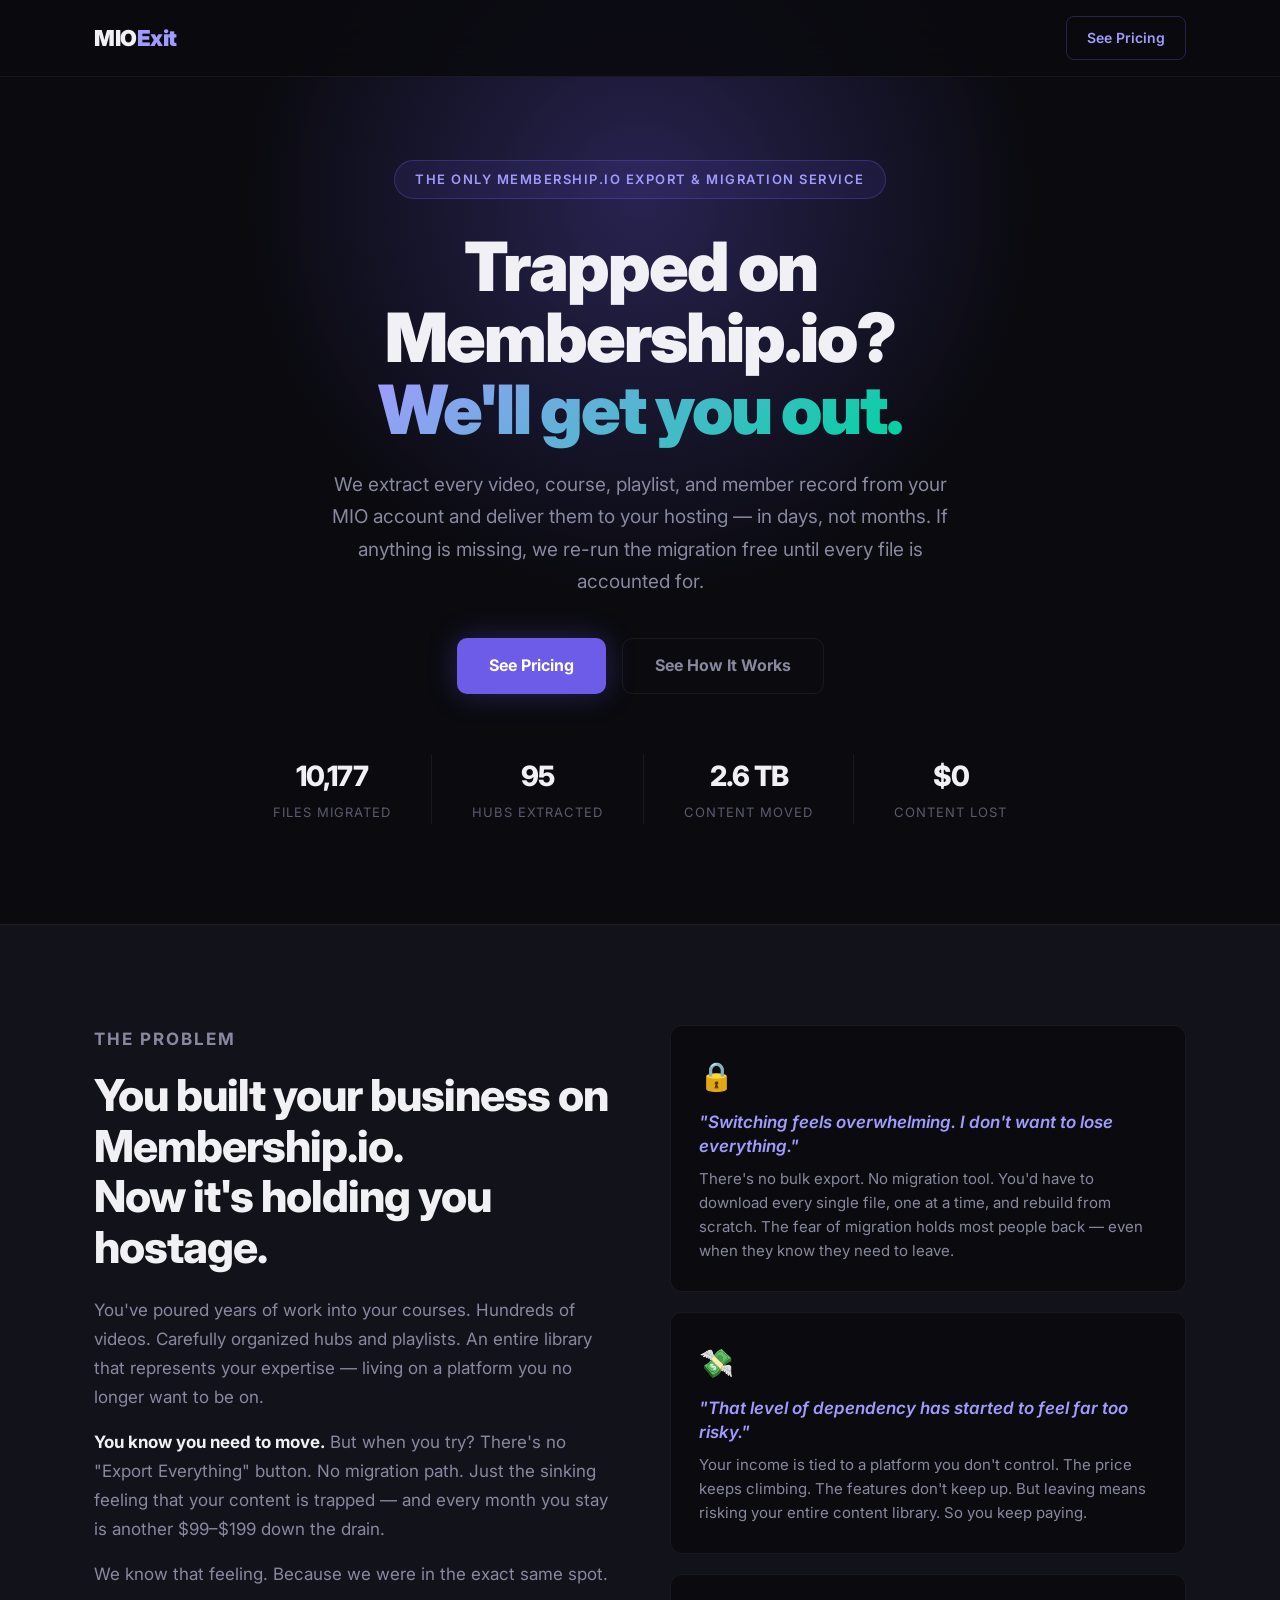
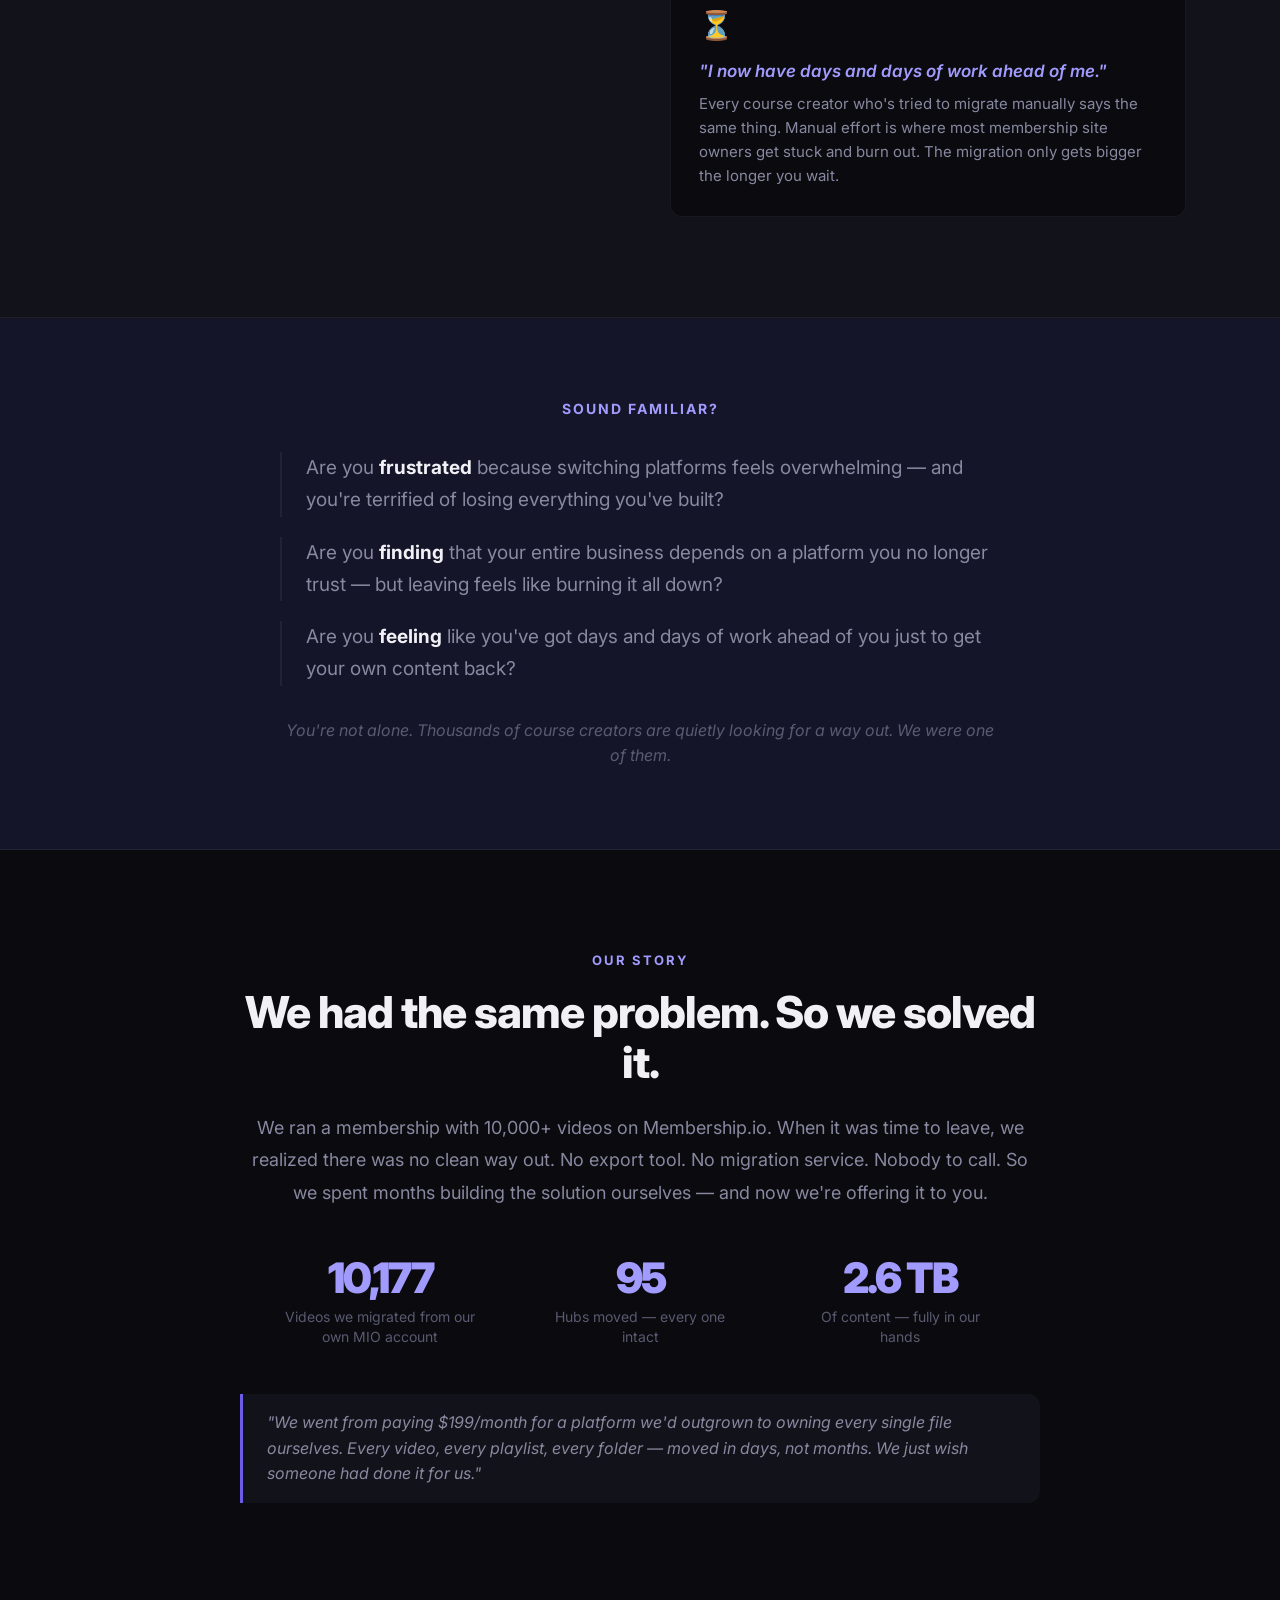
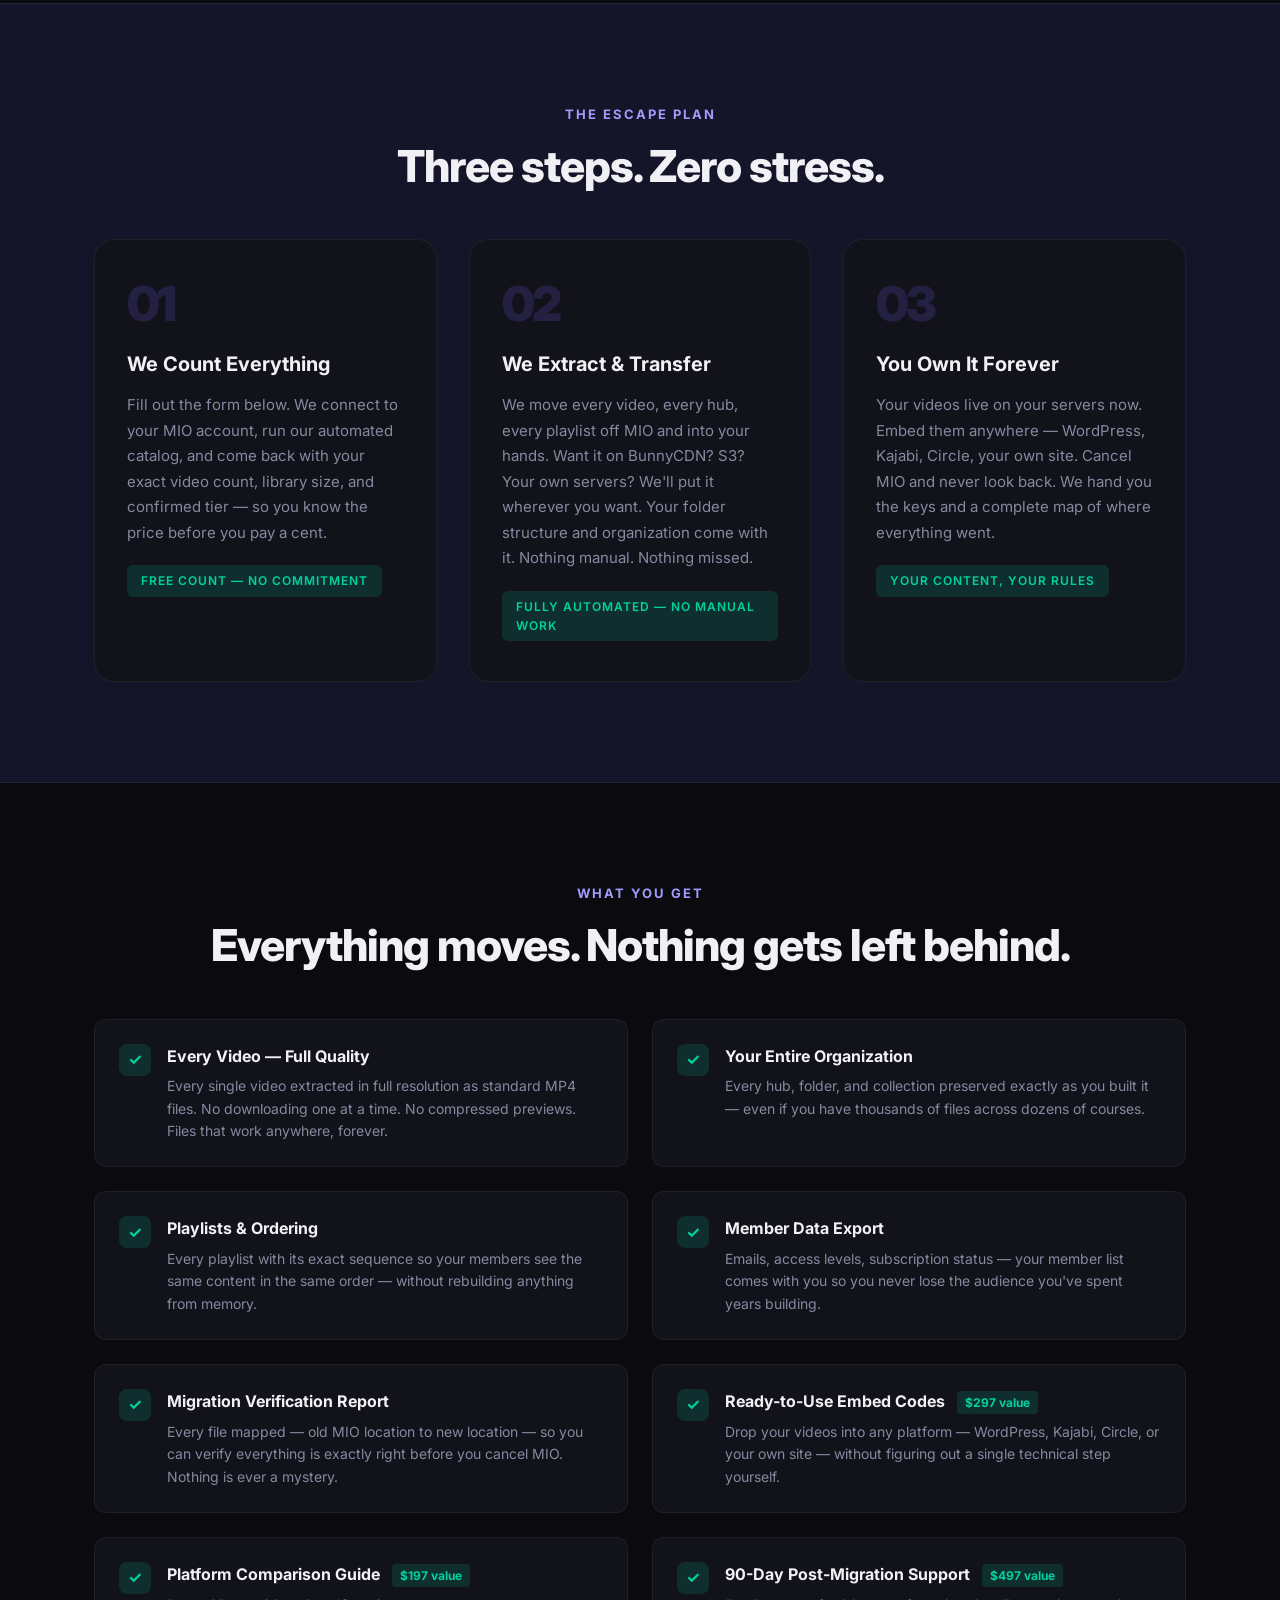
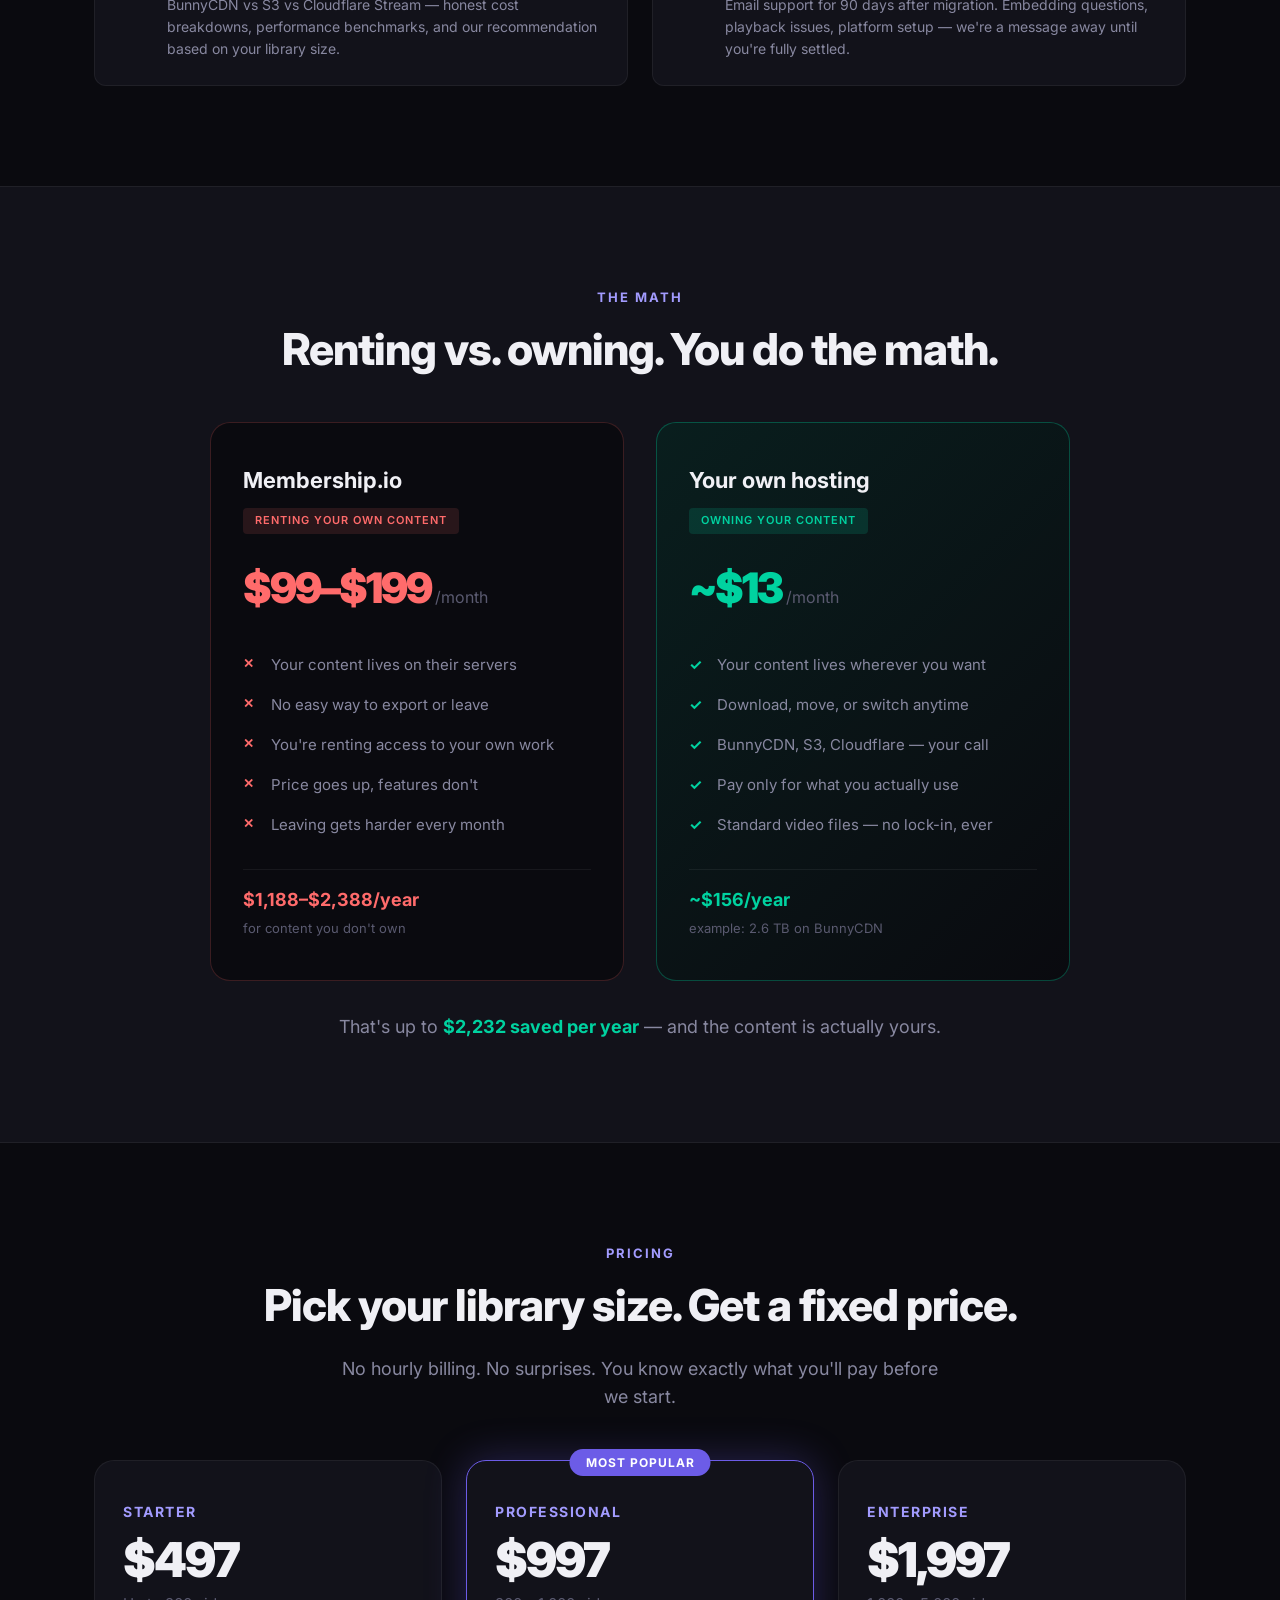
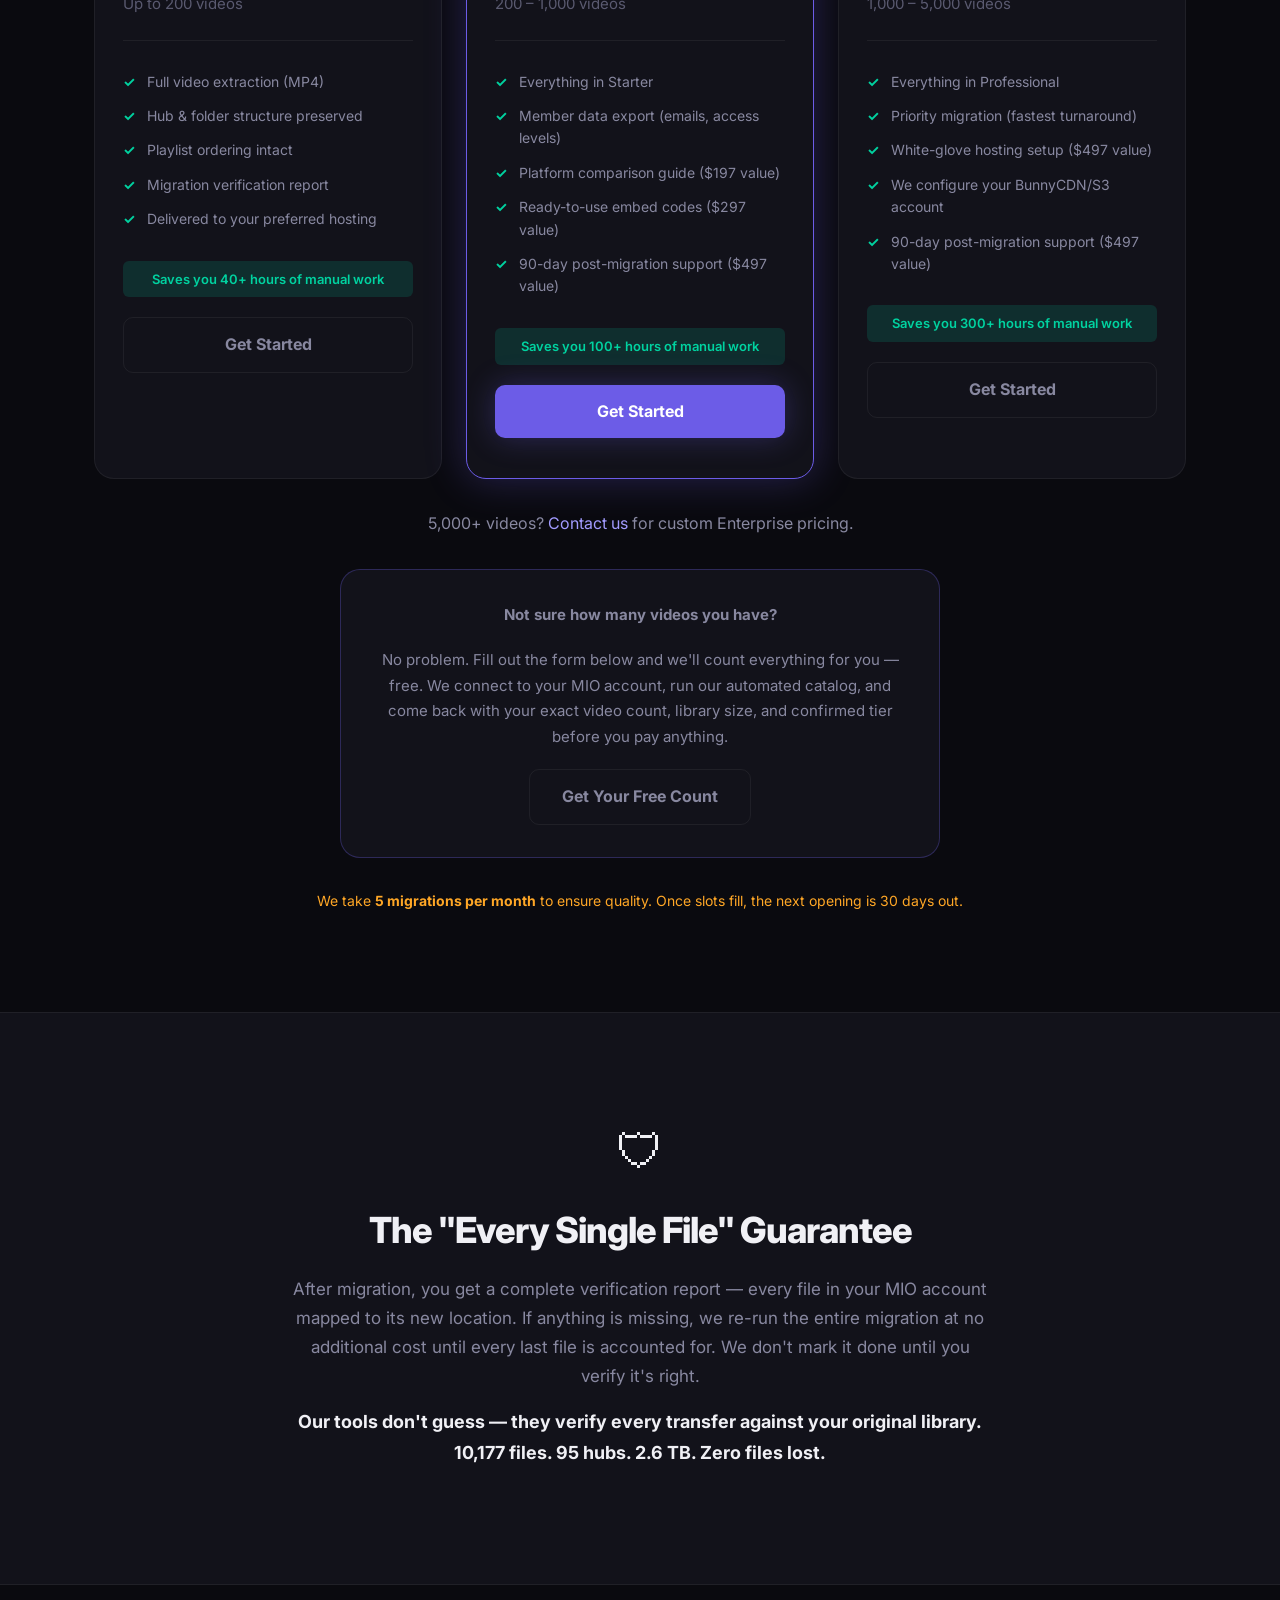
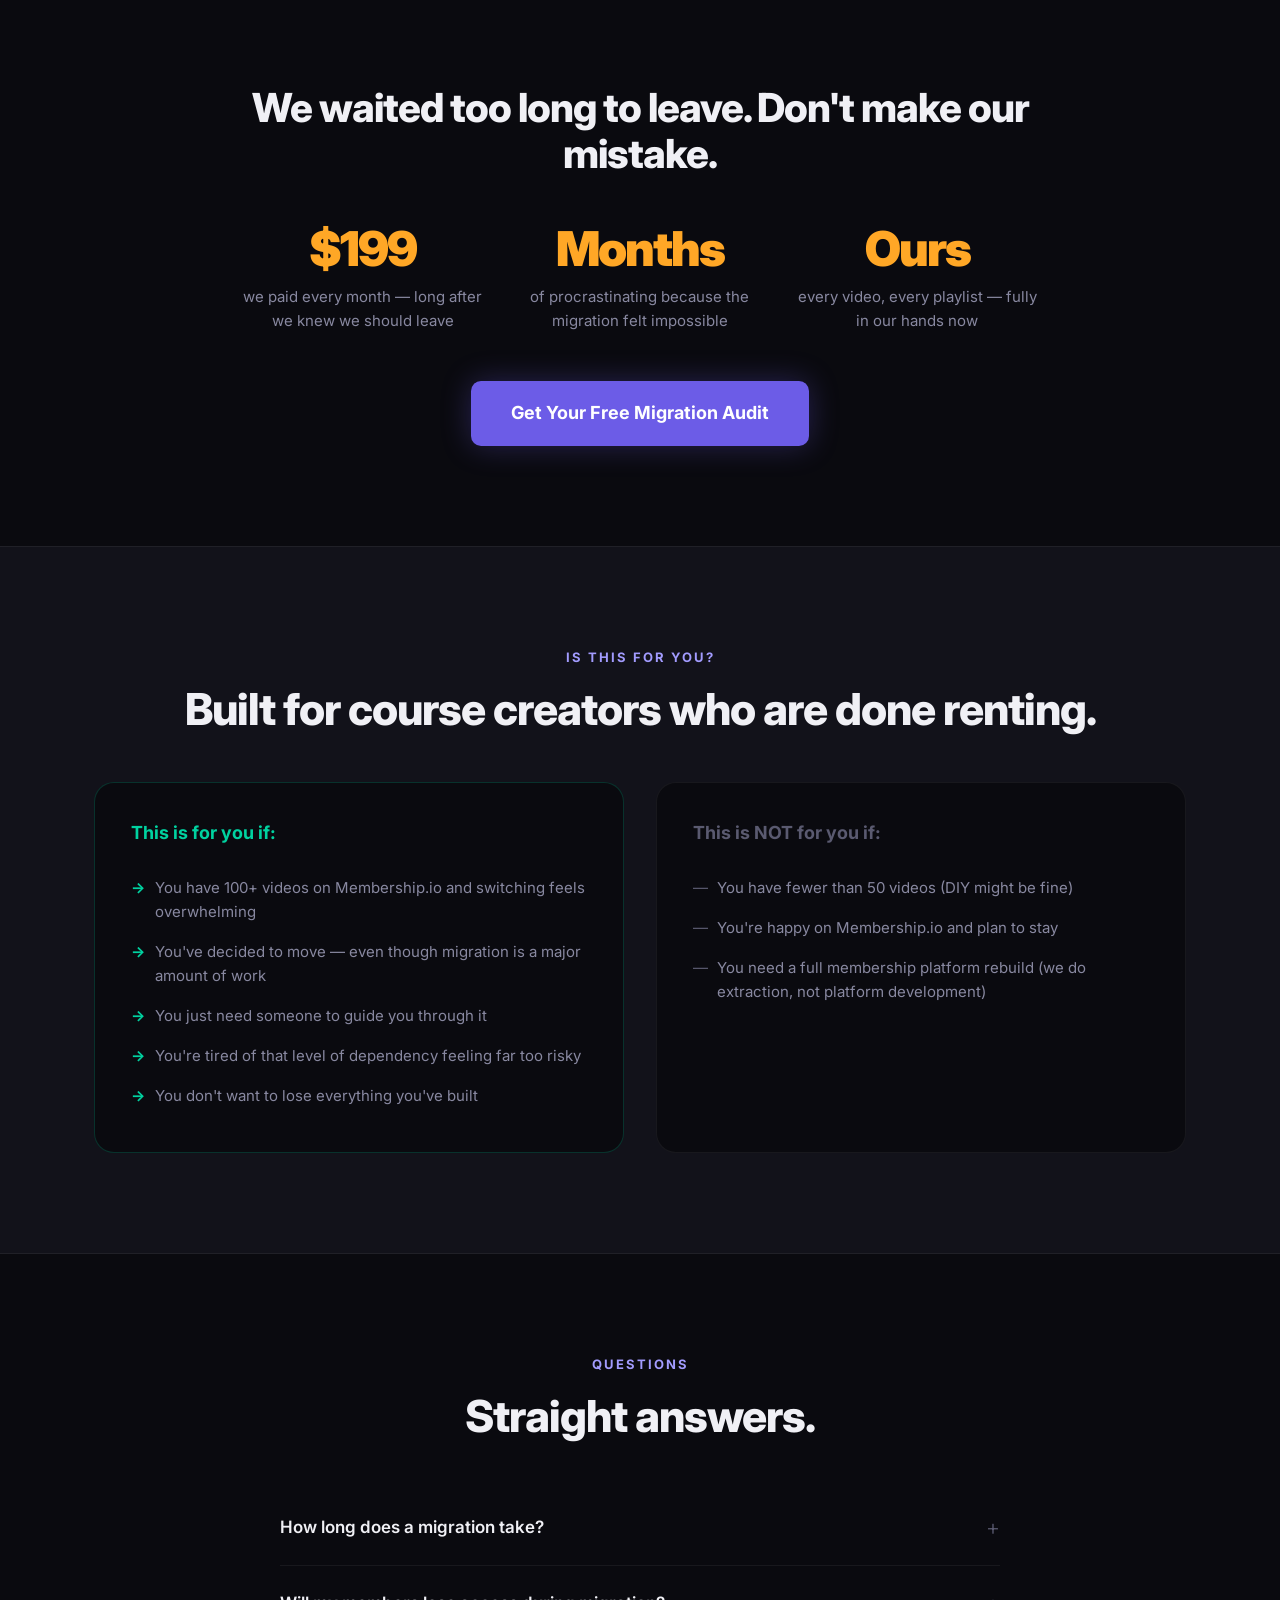
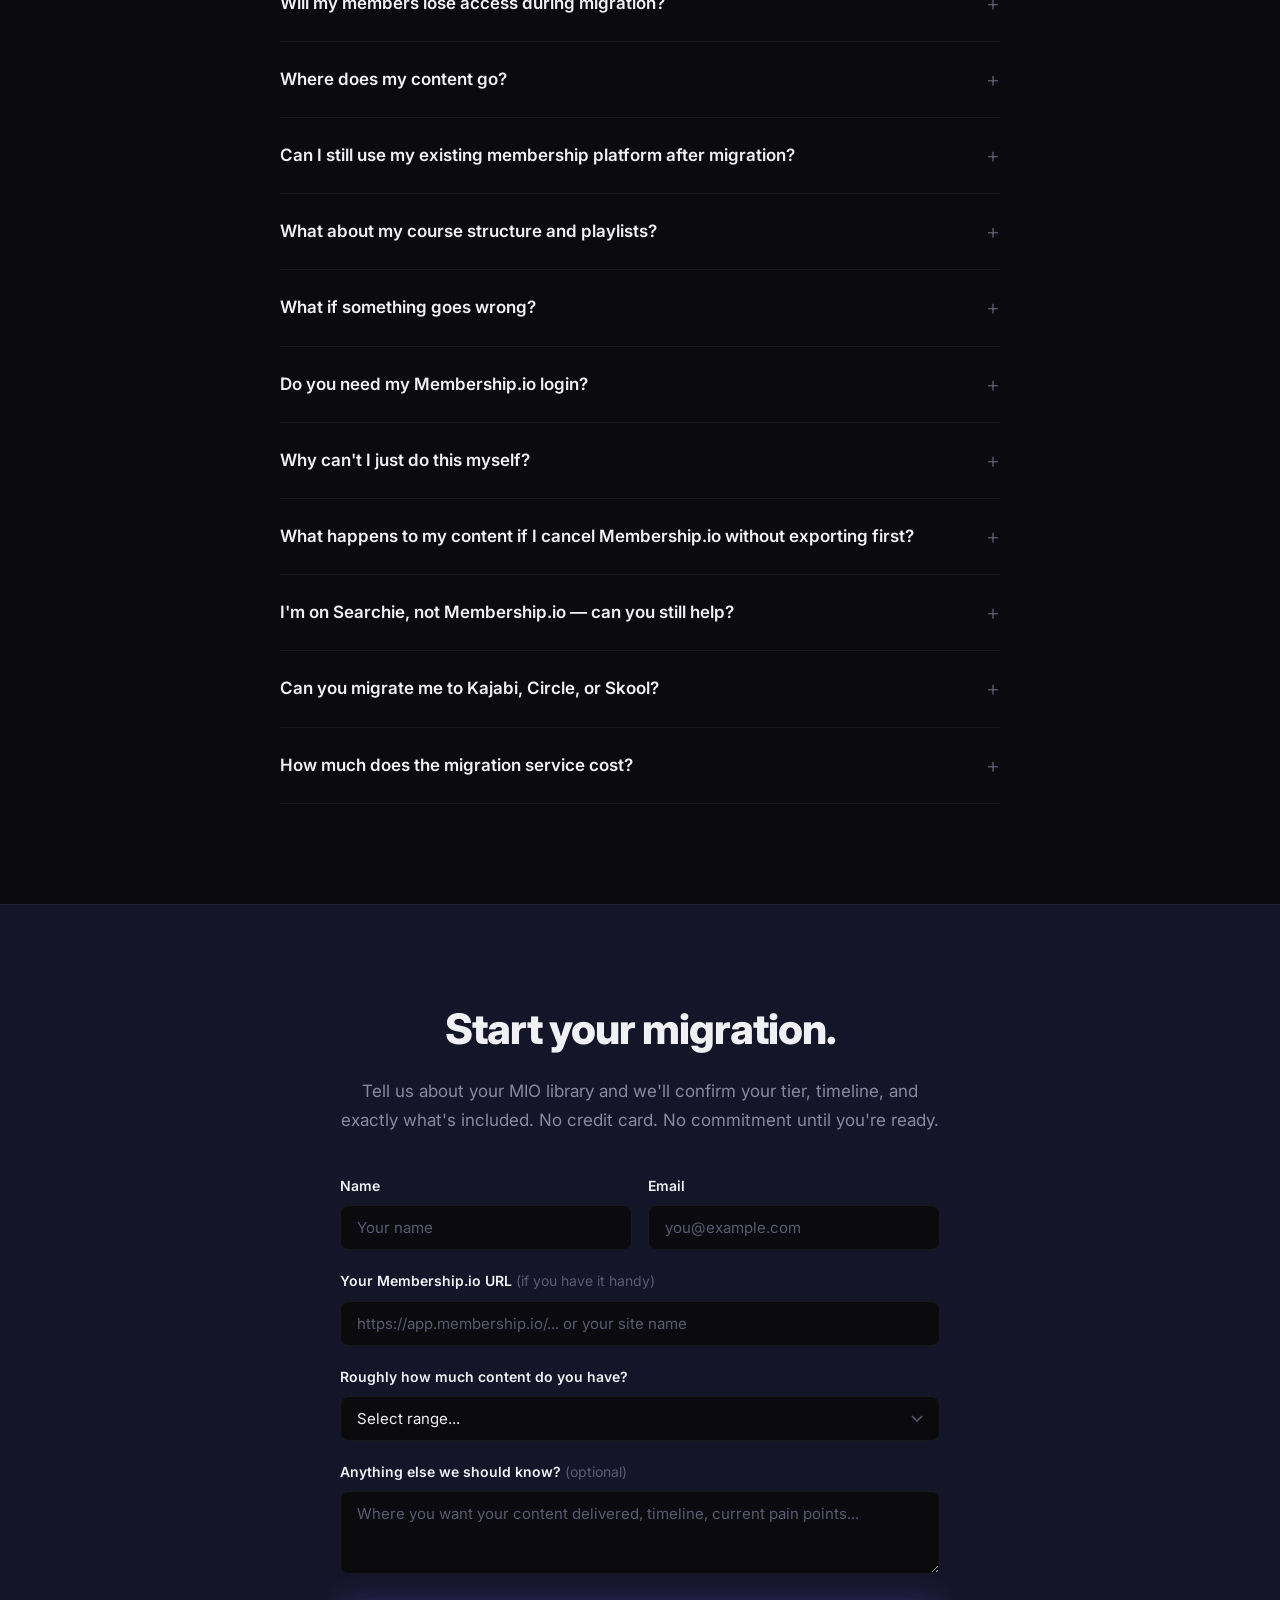
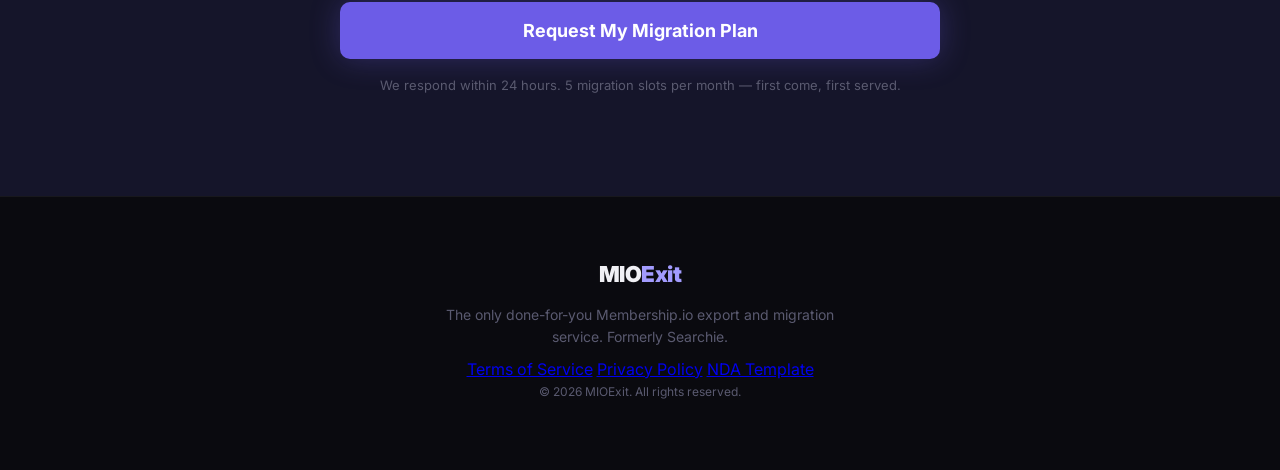
==== commit 726531f8: "Add Stripe checkout, payment success, and NDA pages - Embedded Stripe Elements checkout with tier se" ====
--- a/index.html
+++ b/index.html
@@ -420,7 +420,7 @@
             <li>Delivered to your preferred hosting</li>
           </ul>
           <div class="pricing-save">Saves you 40+ hours of manual work</div>
-          <a href="#audit" class="btn btn-ghost btn-full">Get Started</a>
+          <a href="/checkout.html?tier=starter" class="btn btn-ghost btn-full">Get Started</a>
         </div>
         <div class="pricing-card pricing-popular">
           <div class="pricing-badge">Most popular</div>
@@ -435,7 +435,7 @@
             <li>90-day post-migration support ($497 value)</li>
           </ul>
           <div class="pricing-save">Saves you 100+ hours of manual work</div>
-          <a href="#audit" class="btn btn-primary btn-full">Get Started</a>
+          <a href="/checkout.html?tier=professional" class="btn btn-primary btn-full">Get Started</a>
         </div>
         <div class="pricing-card">
           <div class="pricing-tier">Enterprise</div>
@@ -449,7 +449,7 @@
             <li>90-day post-migration support ($497 value)</li>
           </ul>
           <div class="pricing-save">Saves you 300+ hours of manual work</div>
-          <a href="#audit" class="btn btn-ghost btn-full">Get Started</a>
+          <a href="/checkout.html?tier=enterprise" class="btn btn-ghost btn-full">Get Started</a>
         </div>
       </div>
       <p class="pricing-note">5,000+ videos? <a href="#audit">Contact us</a> for custom Enterprise pricing.</p>
@@ -637,6 +637,7 @@
         <div class="footer-links">
           <a href="/terms.html">Terms of Service</a>
           <a href="/privacy.html">Privacy Policy</a>
+          <a href="/nda.html">NDA Template</a>
         </div>
         <p class="footer-copy">&copy; 2026 MIOExit. All rights reserved.</p>
       </div>
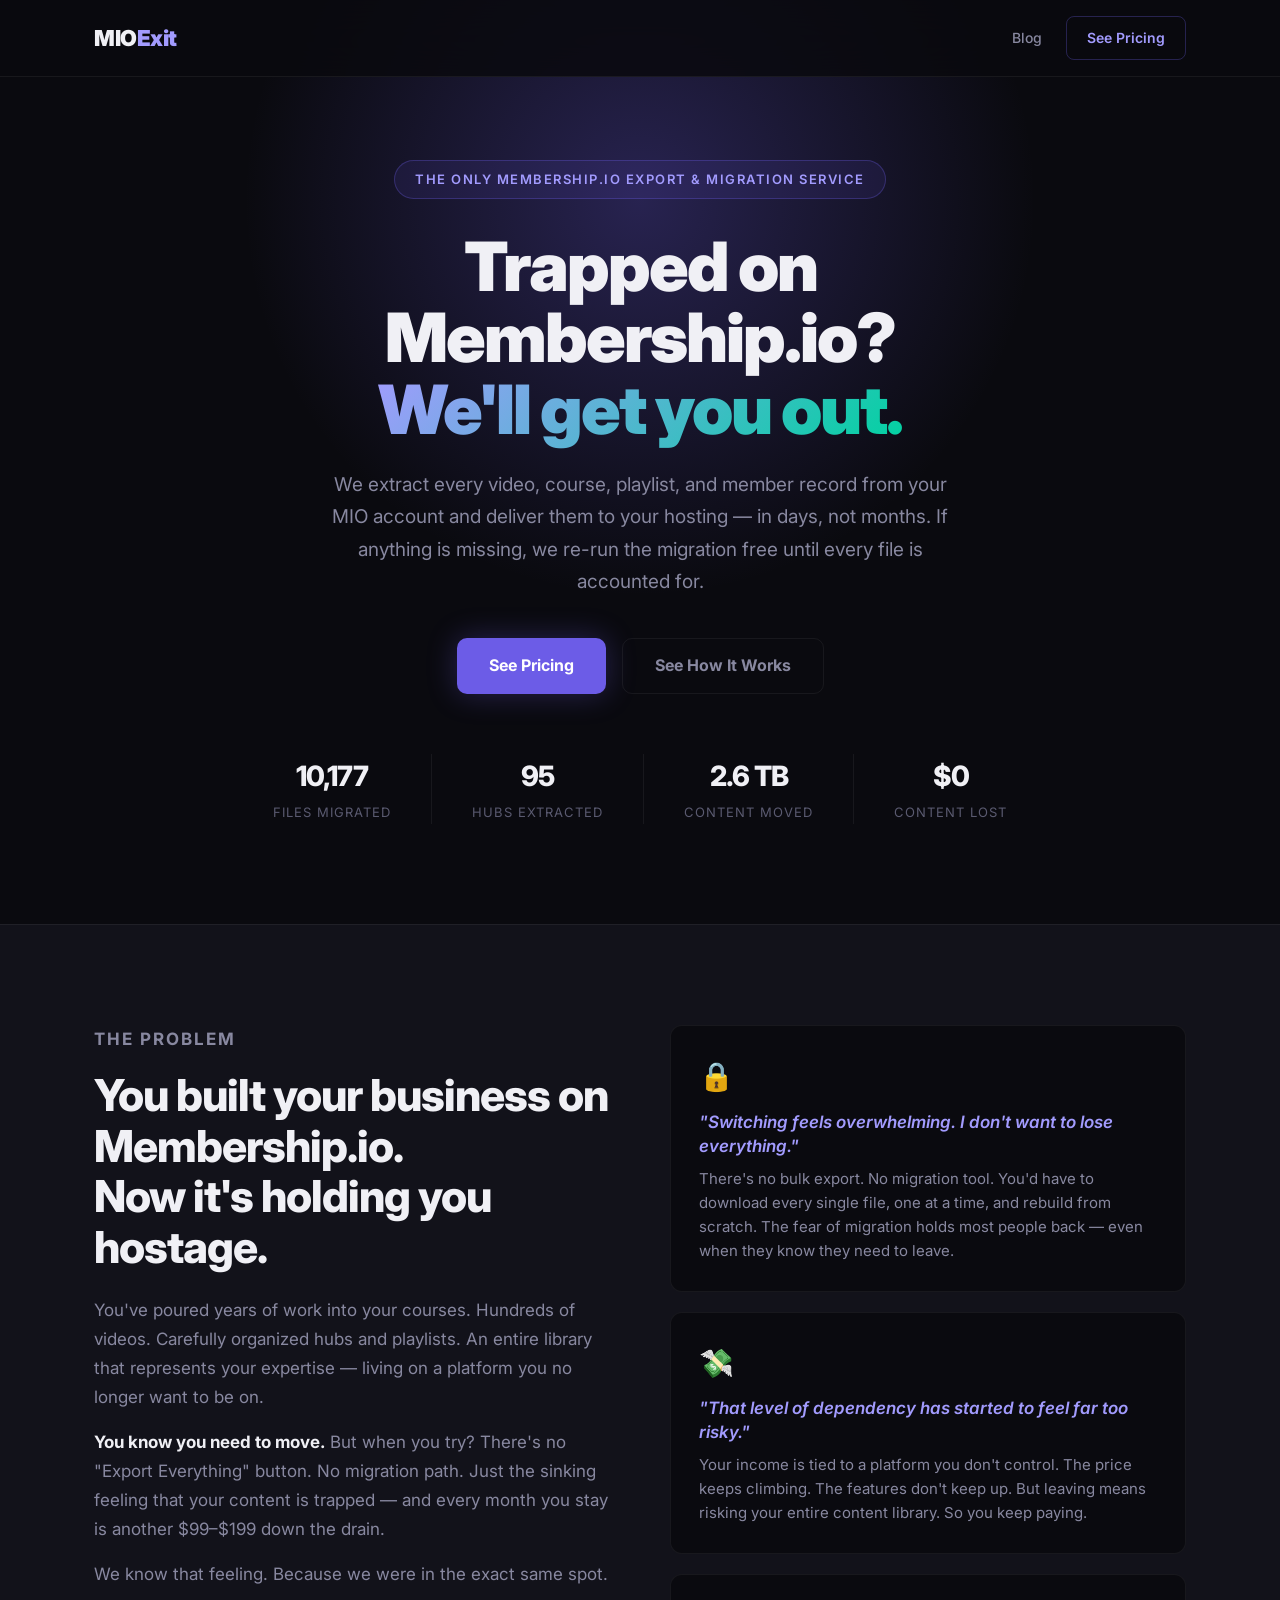
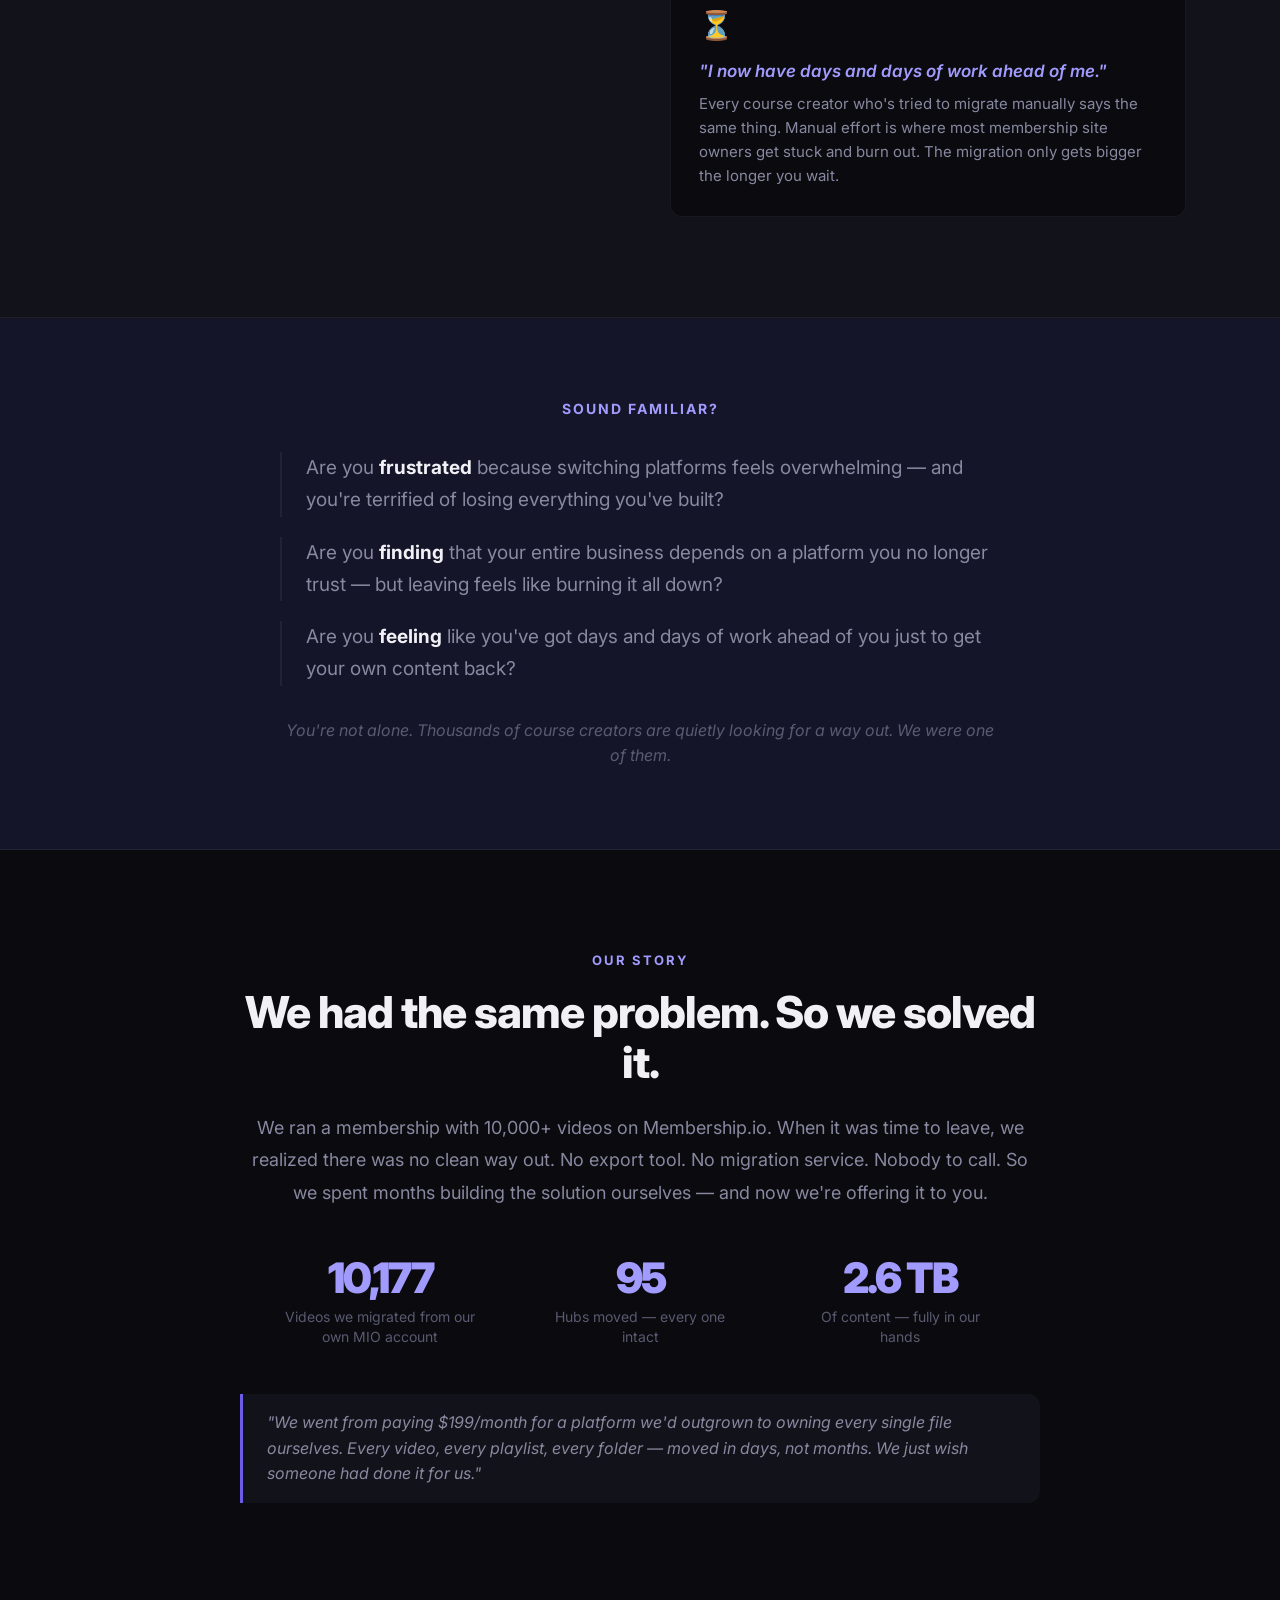
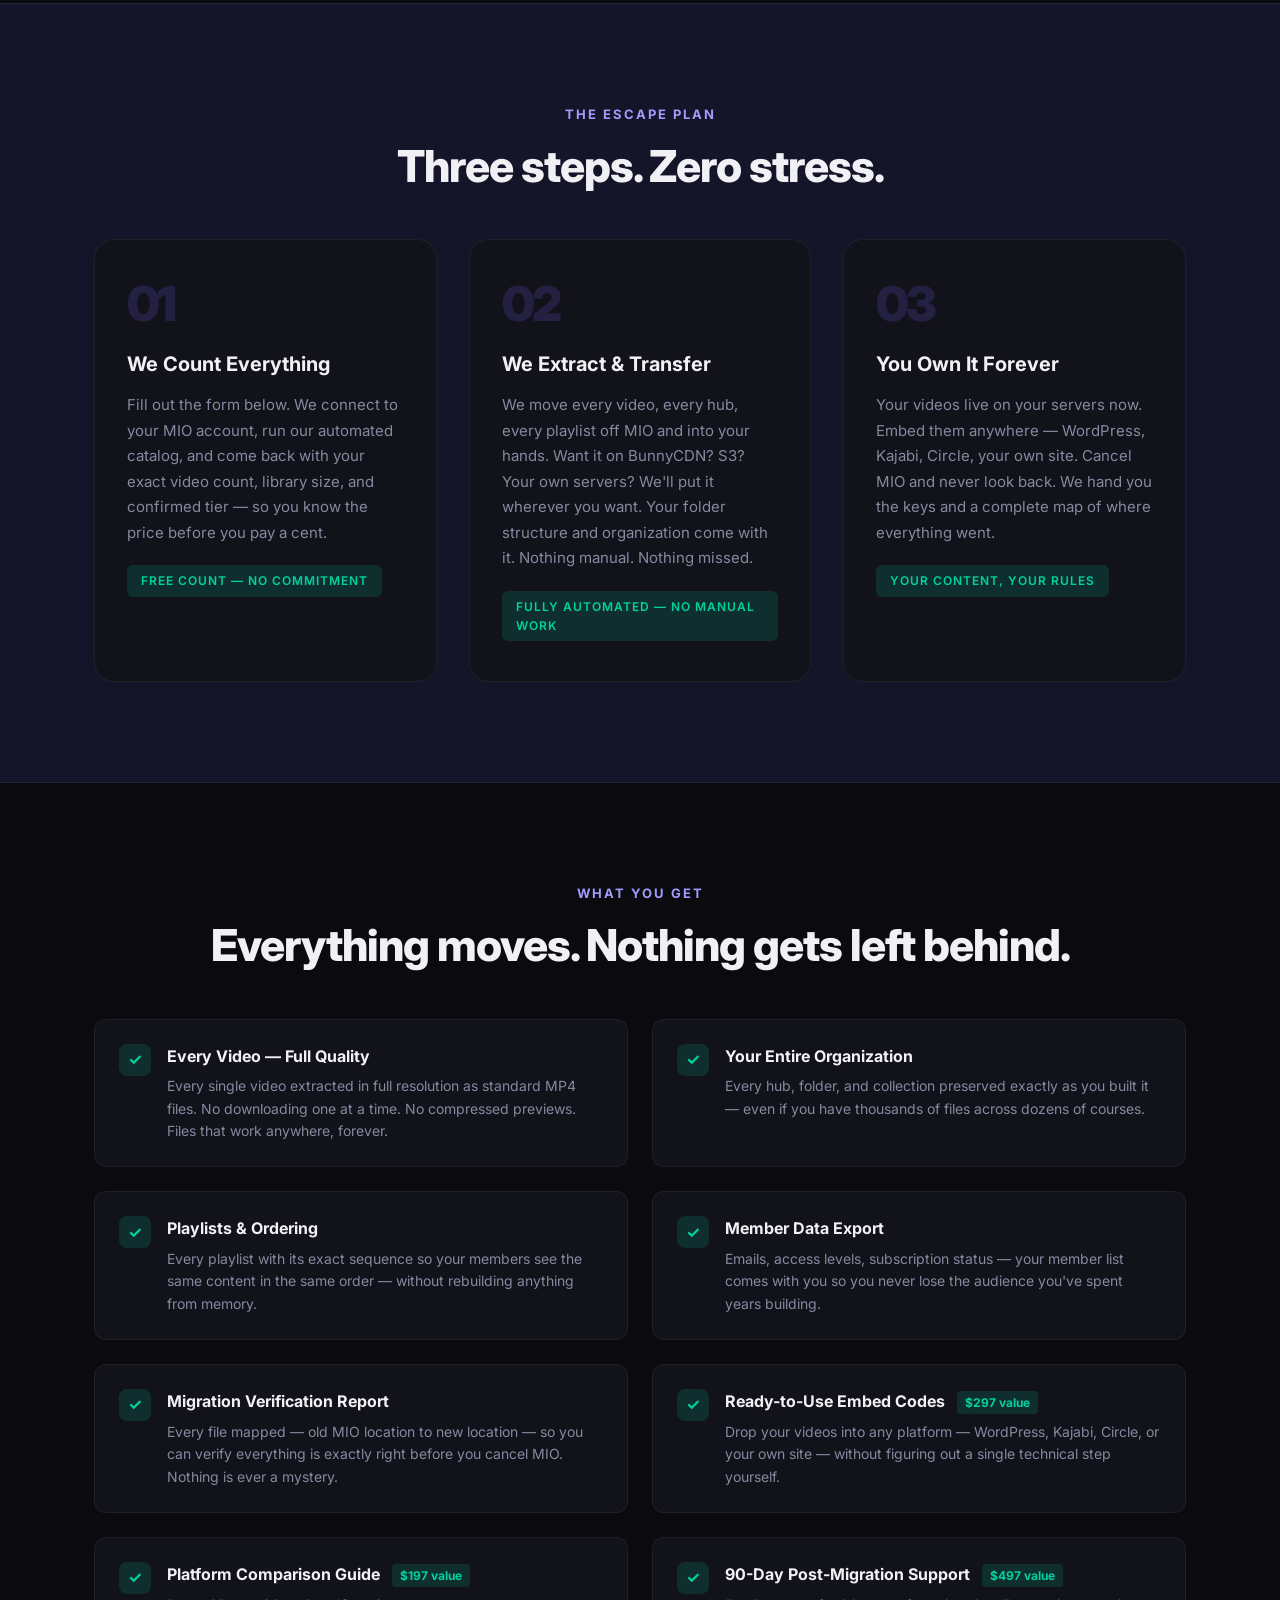
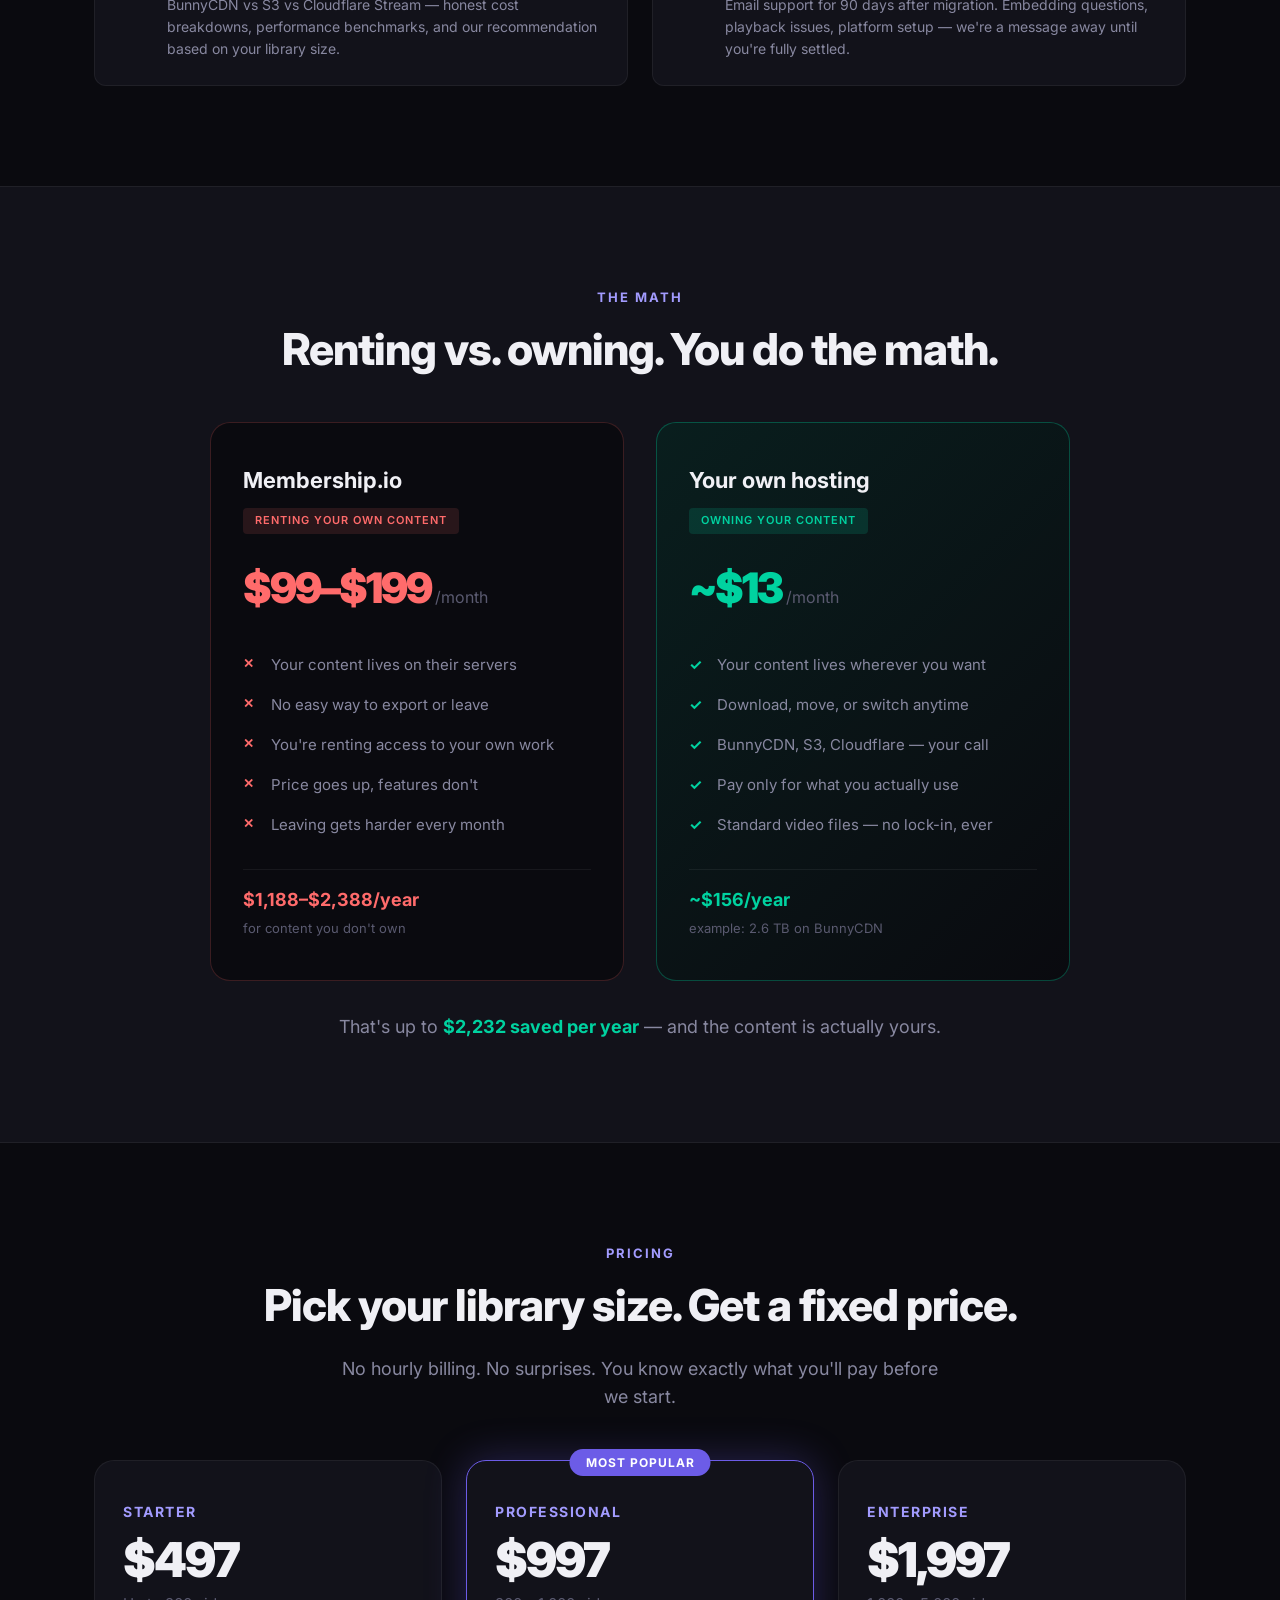
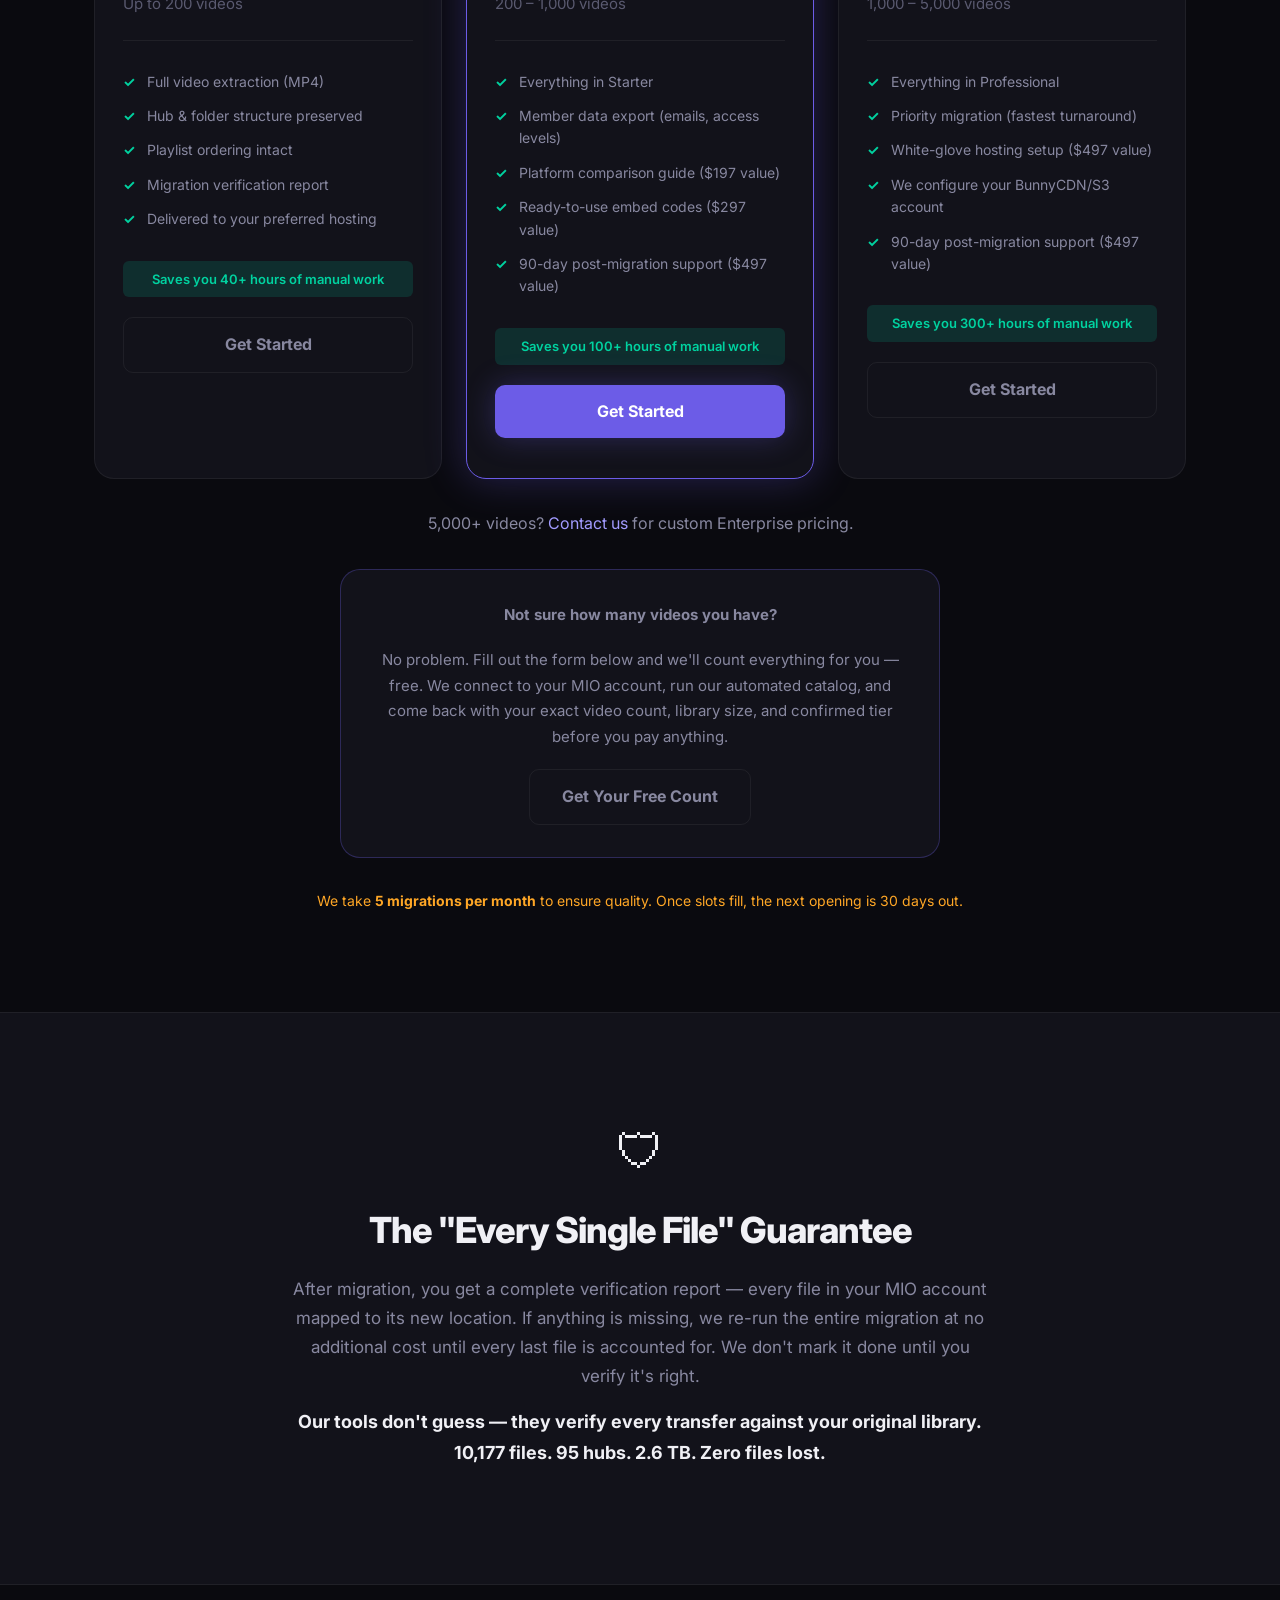
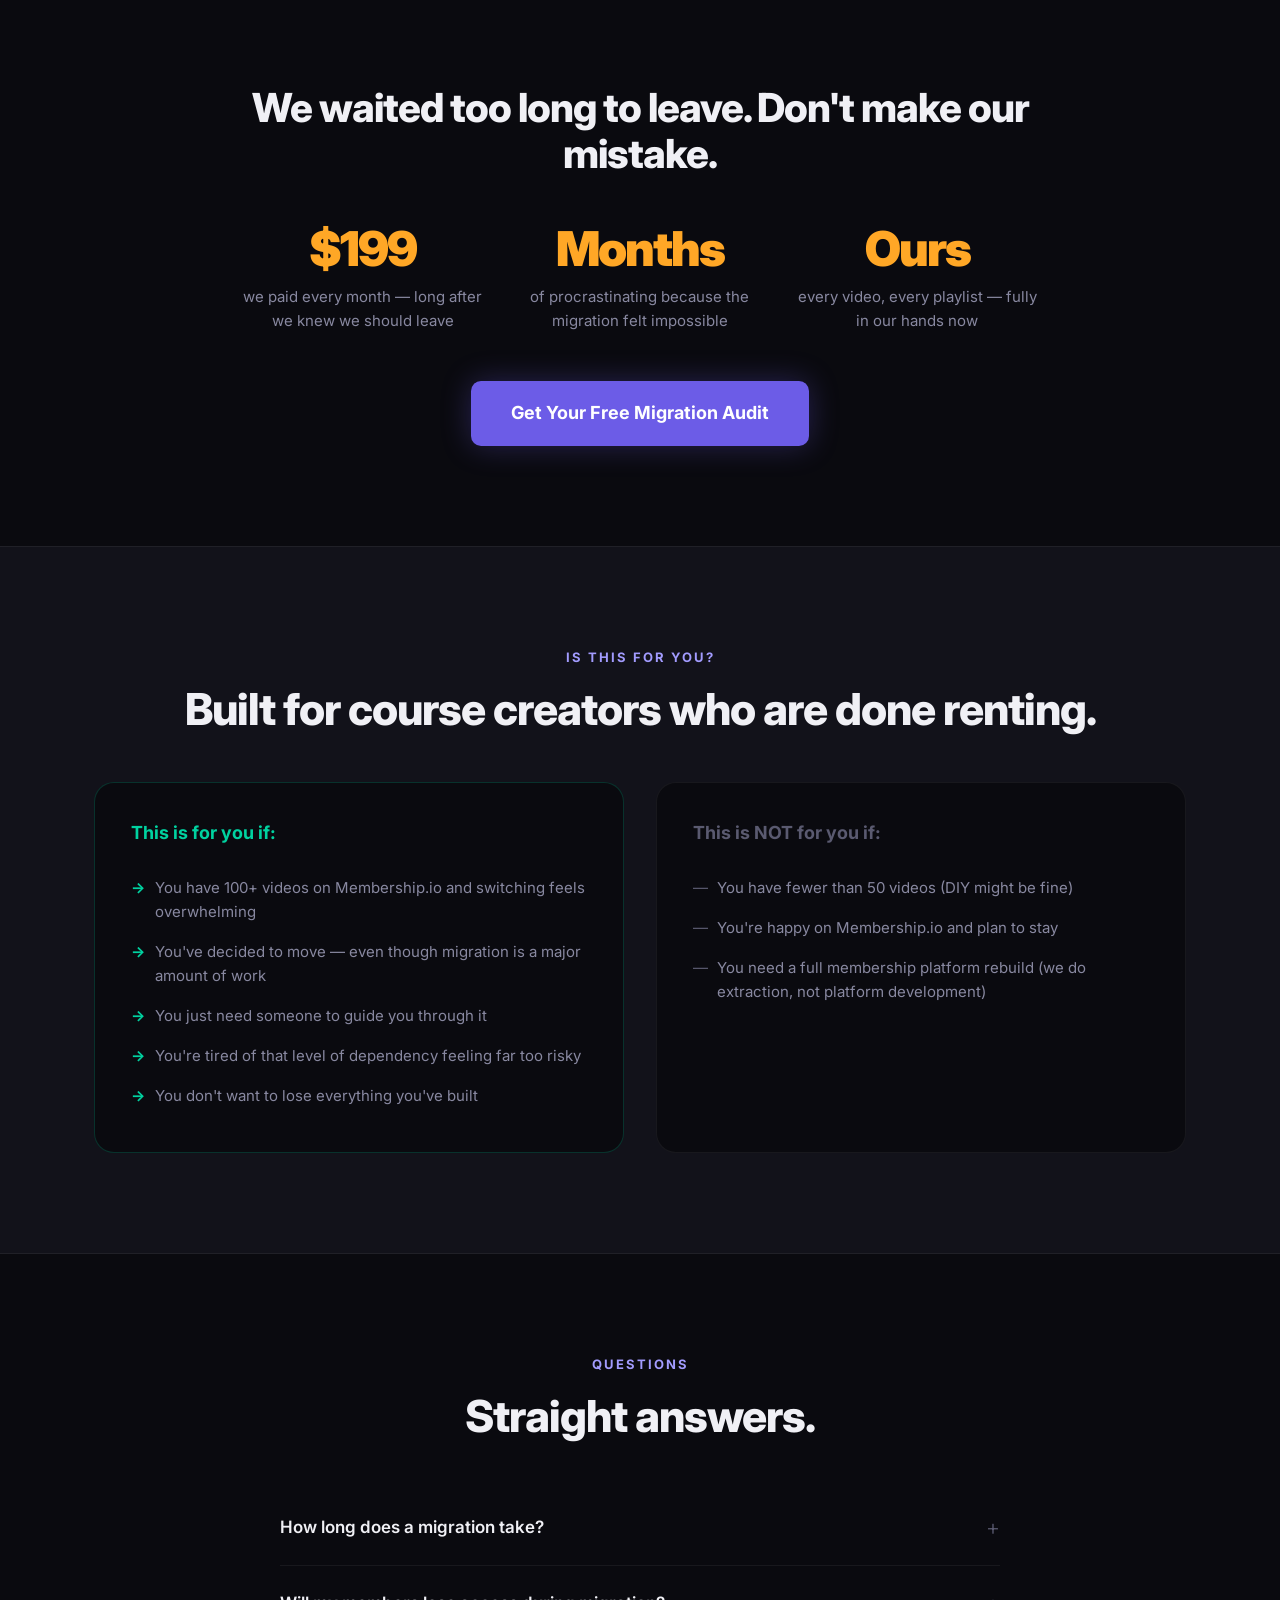
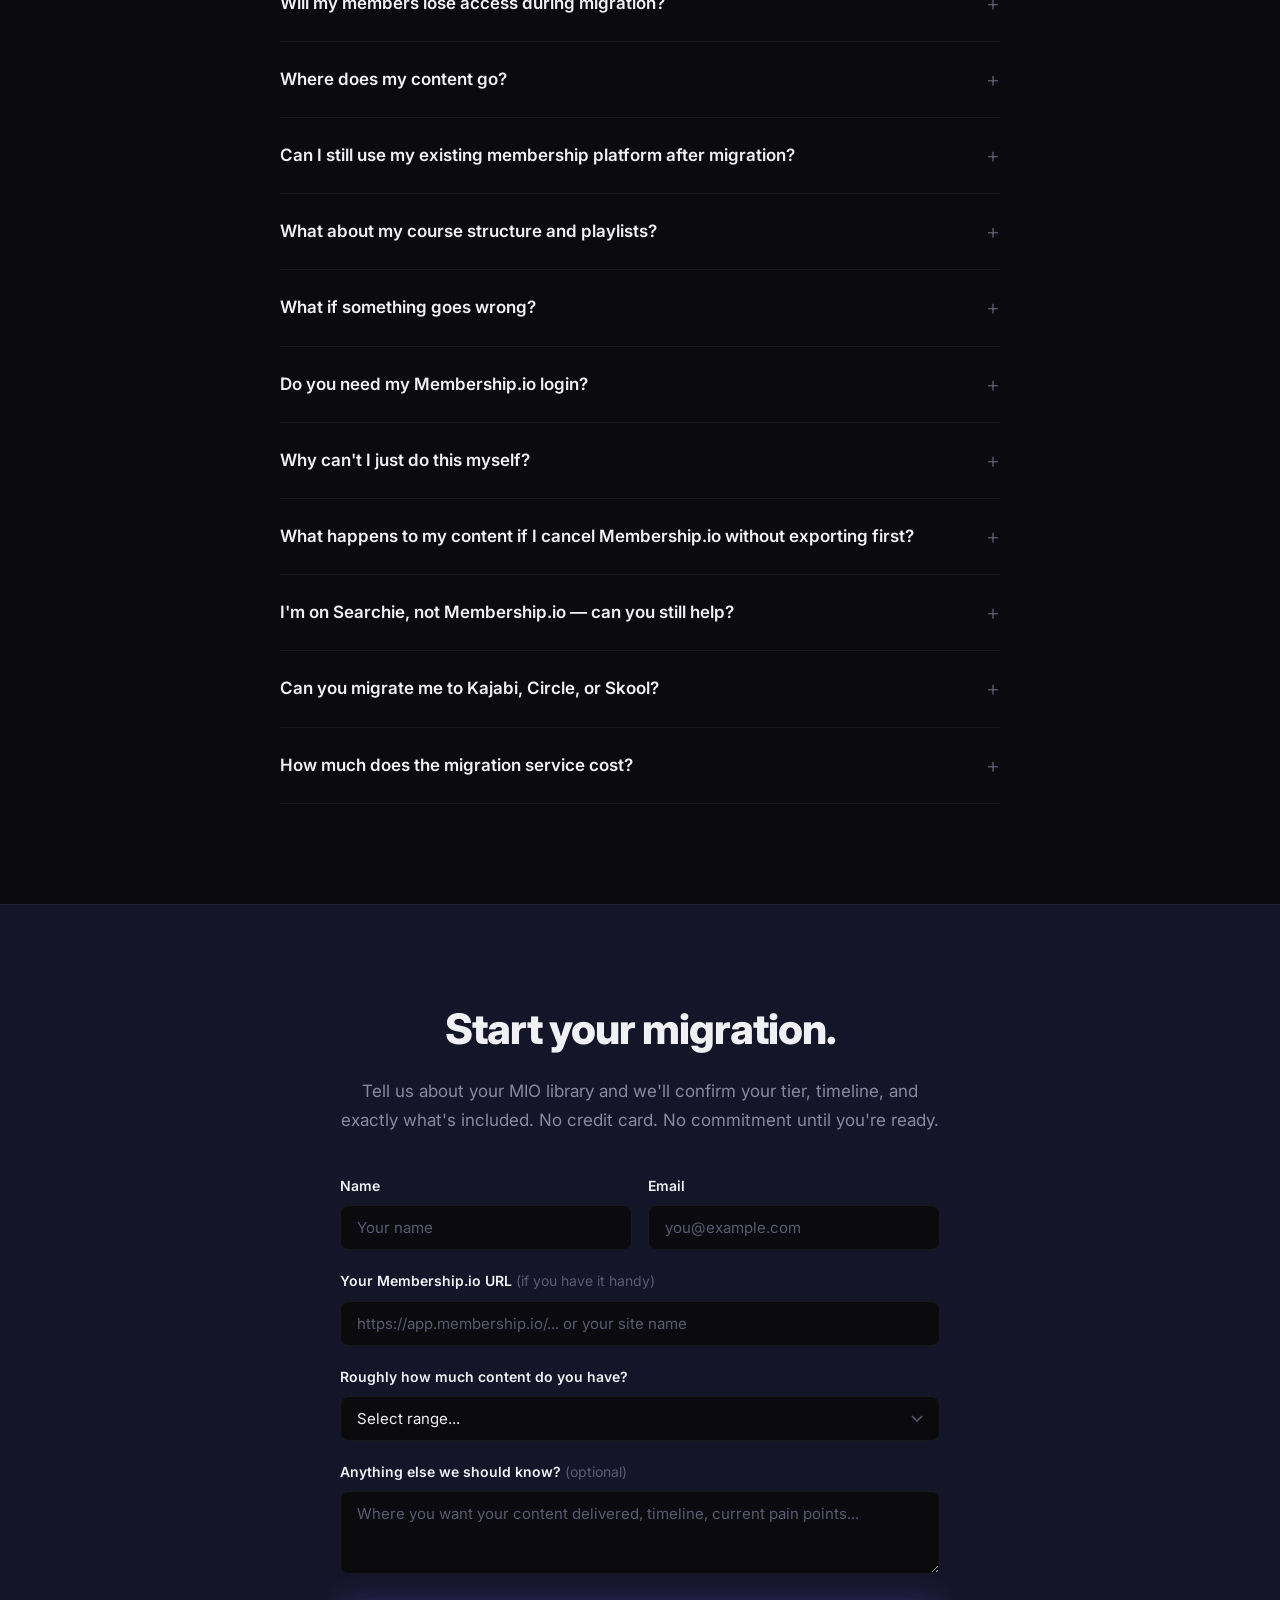
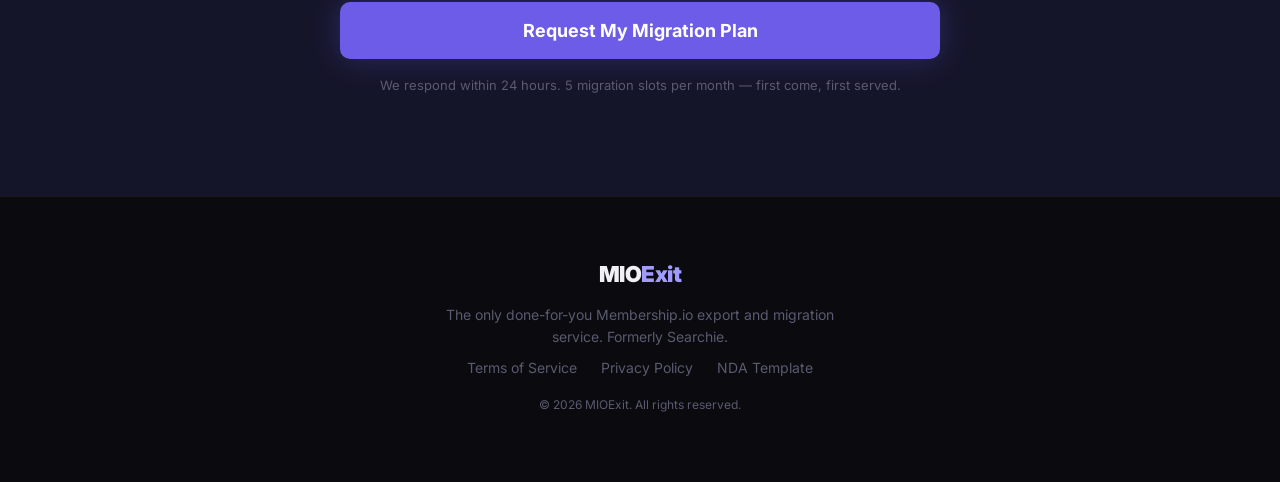
==== commit 6dca4016: "Add blog infrastructure with first 3 SEO-optimized posts Blog listing page, 3 long-form articles (do" ====
--- a/index.html
+++ b/index.html
@@ -141,7 +141,10 @@
   <nav class="nav">
     <div class="nav-inner">
       <div class="nav-logo">MIO<span>Exit</span></div>
-      <a href="#pricing" class="nav-cta">See Pricing</a>
+      <div class="nav-links">
+        <a href="/blog/" class="nav-link">Blog</a>
+        <a href="#pricing" class="nav-cta">See Pricing</a>
+      </div>
     </div>
   </nav>
 
--- a/styles.css
+++ b/styles.css
@@ -1232,9 +1232,385 @@
   margin-bottom: 8px;
 }
 
+.footer-links {
+  display: flex;
+  gap: 24px;
+  justify-content: center;
+  flex-wrap: wrap;
+  margin-bottom: 16px;
+}
+
+.footer-links a {
+  font-size: 14px;
+  color: var(--text-muted);
+  text-decoration: none;
+  transition: color 0.2s;
+}
+
+.footer-links a:hover {
+  color: var(--accent-bright);
+}
+
 .footer-copy {
   font-size: 12px !important;
   color: var(--text-muted) !important;
+}
+
+/* ========= BLOG ========= */
+.blog-hero {
+  padding: 140px 24px 60px;
+  text-align: center;
+  position: relative;
+  overflow: hidden;
+}
+
+.blog-hero::before {
+  content: '';
+  position: absolute;
+  top: -200px;
+  left: 50%;
+  transform: translateX(-50%);
+  width: 600px;
+  height: 600px;
+  background: radial-gradient(circle, var(--accent-glow) 0%, transparent 70%);
+  pointer-events: none;
+  z-index: 0;
+}
+
+.blog-hero-inner {
+  position: relative;
+  z-index: 1;
+  max-width: 700px;
+  margin: 0 auto;
+}
+
+.blog-hero h1 {
+  font-size: clamp(32px, 5vw, 52px);
+  font-weight: 900;
+  line-height: 1.1;
+  letter-spacing: -1.5px;
+  margin-bottom: 16px;
+}
+
+.blog-hero p {
+  font-size: 18px;
+  color: var(--text-secondary);
+  line-height: 1.7;
+}
+
+/* Blog listing */
+.blog-grid {
+  display: grid;
+  grid-template-columns: repeat(2, 1fr);
+  gap: 32px;
+  margin-top: 48px;
+}
+
+.blog-card {
+  background: var(--bg-card);
+  border: 1px solid var(--border);
+  border-radius: var(--radius-lg);
+  padding: 36px 32px;
+  transition: border-color 0.3s, transform 0.2s;
+  text-decoration: none;
+  display: block;
+}
+
+.blog-card:hover {
+  border-color: var(--border-accent);
+  transform: translateY(-4px);
+}
+
+.blog-card-label {
+  display: inline-block;
+  font-size: 11px;
+  font-weight: 700;
+  text-transform: uppercase;
+  letter-spacing: 1.5px;
+  padding: 4px 12px;
+  border-radius: 4px;
+  margin-bottom: 16px;
+}
+
+.blog-card-label--migration {
+  color: var(--accent-bright);
+  background: rgba(108, 92, 231, 0.12);
+}
+
+.blog-card-label--comparison {
+  color: var(--green);
+  background: var(--green-dim);
+}
+
+.blog-card-label--guide {
+  color: var(--orange);
+  background: rgba(255, 167, 38, 0.12);
+}
+
+.blog-card h3 {
+  font-size: 22px;
+  font-weight: 700;
+  color: var(--text-primary);
+  margin-bottom: 12px;
+  line-height: 1.3;
+}
+
+.blog-card p {
+  font-size: 15px;
+  color: var(--text-secondary);
+  line-height: 1.6;
+  margin-bottom: 16px;
+}
+
+.blog-card-meta {
+  font-size: 13px;
+  color: var(--text-muted);
+}
+
+/* Blog post article */
+.blog-article {
+  padding: 0 24px 100px;
+}
+
+.blog-article-inner {
+  max-width: 720px;
+  margin: 0 auto;
+}
+
+.blog-meta {
+  display: flex;
+  gap: 16px;
+  align-items: center;
+  margin-bottom: 48px;
+  padding-bottom: 32px;
+  border-bottom: 1px solid var(--border);
+}
+
+.blog-meta span {
+  font-size: 14px;
+  color: var(--text-muted);
+}
+
+.blog-article h2 {
+  font-size: clamp(24px, 3.5vw, 32px);
+  font-weight: 800;
+  line-height: 1.2;
+  letter-spacing: -0.5px;
+  margin: 48px 0 20px;
+  color: var(--text-primary);
+}
+
+.blog-article h3 {
+  font-size: 22px;
+  font-weight: 700;
+  margin: 36px 0 16px;
+  color: var(--text-primary);
+}
+
+.blog-article p {
+  font-size: 17px;
+  color: var(--text-secondary);
+  line-height: 1.8;
+  margin-bottom: 20px;
+}
+
+.blog-article strong {
+  color: var(--text-primary);
+  font-weight: 600;
+}
+
+.blog-article a {
+  color: var(--accent-bright);
+  text-decoration: none;
+  border-bottom: 1px solid transparent;
+  transition: border-color 0.2s;
+}
+
+.blog-article a:hover {
+  border-bottom-color: var(--accent-bright);
+}
+
+.blog-article ul,
+.blog-article ol {
+  margin: 0 0 24px 24px;
+}
+
+.blog-article li {
+  font-size: 16px;
+  color: var(--text-secondary);
+  line-height: 1.7;
+  margin-bottom: 8px;
+}
+
+.blog-article blockquote {
+  font-size: 17px;
+  color: var(--text-secondary);
+  font-style: italic;
+  border-left: 3px solid var(--accent);
+  padding: 16px 24px;
+  margin: 32px 0;
+  background: var(--bg-card);
+  border-radius: 0 var(--radius) var(--radius) 0;
+}
+
+.blog-article code {
+  font-family: 'SF Mono', 'Fira Code', monospace;
+  font-size: 14px;
+  background: var(--bg-card);
+  padding: 3px 8px;
+  border-radius: 4px;
+  border: 1px solid var(--border);
+  color: var(--accent-bright);
+}
+
+.blog-article pre {
+  background: var(--bg-card);
+  border: 1px solid var(--border);
+  border-radius: var(--radius);
+  padding: 24px;
+  margin: 24px 0;
+  overflow-x: auto;
+}
+
+.blog-article pre code {
+  background: none;
+  border: none;
+  padding: 0;
+  font-size: 14px;
+  color: var(--text-secondary);
+}
+
+.blog-article .callout {
+  background: var(--bg-accent);
+  border: 1px solid var(--border-accent);
+  border-radius: var(--radius);
+  padding: 24px 28px;
+  margin: 32px 0;
+}
+
+.blog-article .callout p {
+  margin-bottom: 0;
+  font-size: 16px;
+}
+
+.blog-article .callout strong {
+  color: var(--accent-bright);
+}
+
+/* Cost comparison table */
+.blog-table {
+  width: 100%;
+  border-collapse: collapse;
+  margin: 24px 0 32px;
+  font-size: 15px;
+}
+
+.blog-table th {
+  text-align: left;
+  font-weight: 700;
+  color: var(--text-primary);
+  padding: 12px 16px;
+  border-bottom: 2px solid var(--border);
+  font-size: 14px;
+  text-transform: uppercase;
+  letter-spacing: 0.5px;
+}
+
+.blog-table td {
+  padding: 12px 16px;
+  border-bottom: 1px solid var(--border);
+  color: var(--text-secondary);
+}
+
+.blog-table tr:hover td {
+  background: var(--bg-card);
+}
+
+.blog-table .cost-high {
+  color: var(--red);
+  font-weight: 600;
+}
+
+.blog-table .cost-low {
+  color: var(--green);
+  font-weight: 600;
+}
+
+/* Blog CTA box */
+.blog-cta {
+  background: var(--bg-card);
+  border: 1px solid var(--border-accent);
+  border-radius: var(--radius-lg);
+  padding: 40px 36px;
+  margin: 48px 0;
+  text-align: center;
+}
+
+.blog-cta h3 {
+  font-size: 24px;
+  font-weight: 800;
+  margin: 0 0 12px;
+  color: var(--text-primary);
+}
+
+.blog-cta p {
+  font-size: 16px;
+  color: var(--text-secondary);
+  margin-bottom: 24px;
+  max-width: 480px;
+  margin-left: auto;
+  margin-right: auto;
+}
+
+.blog-cta .btn {
+  margin: 0;
+}
+
+/* Blog nav additions */
+.nav-links {
+  display: flex;
+  align-items: center;
+  gap: 24px;
+}
+
+.nav-link {
+  font-size: 14px;
+  font-weight: 500;
+  color: var(--text-secondary);
+  text-decoration: none;
+  transition: color 0.2s;
+}
+
+.nav-link:hover {
+  color: var(--text-primary);
+}
+
+/* Breadcrumbs */
+.breadcrumbs {
+  padding: 100px 24px 0;
+  max-width: var(--max-width);
+  margin: 0 auto;
+}
+
+.breadcrumbs a {
+  font-size: 13px;
+  color: var(--text-muted);
+  text-decoration: none;
+  transition: color 0.2s;
+}
+
+.breadcrumbs a:hover {
+  color: var(--accent-bright);
+}
+
+.breadcrumbs span {
+  font-size: 13px;
+  color: var(--text-muted);
+  margin: 0 8px;
+}
+
+.breadcrumbs .current {
+  color: var(--text-secondary);
 }
 
 /* ========= RESPONSIVE ========= */
@@ -1298,6 +1674,36 @@
   .hero h1 {
     letter-spacing: -1px;
   }
+
+  .blog-grid {
+    grid-template-columns: 1fr;
+  }
+
+  .blog-hero {
+    padding: 120px 24px 48px;
+  }
+
+  .blog-meta {
+    flex-wrap: wrap;
+    gap: 8px;
+  }
+
+  .blog-cta {
+    padding: 32px 24px;
+  }
+
+  .blog-table {
+    font-size: 13px;
+  }
+
+  .blog-table th,
+  .blog-table td {
+    padding: 10px 12px;
+  }
+
+  .nav-links {
+    gap: 16px;
+  }
 }
 
 @media (max-width: 480px) {
